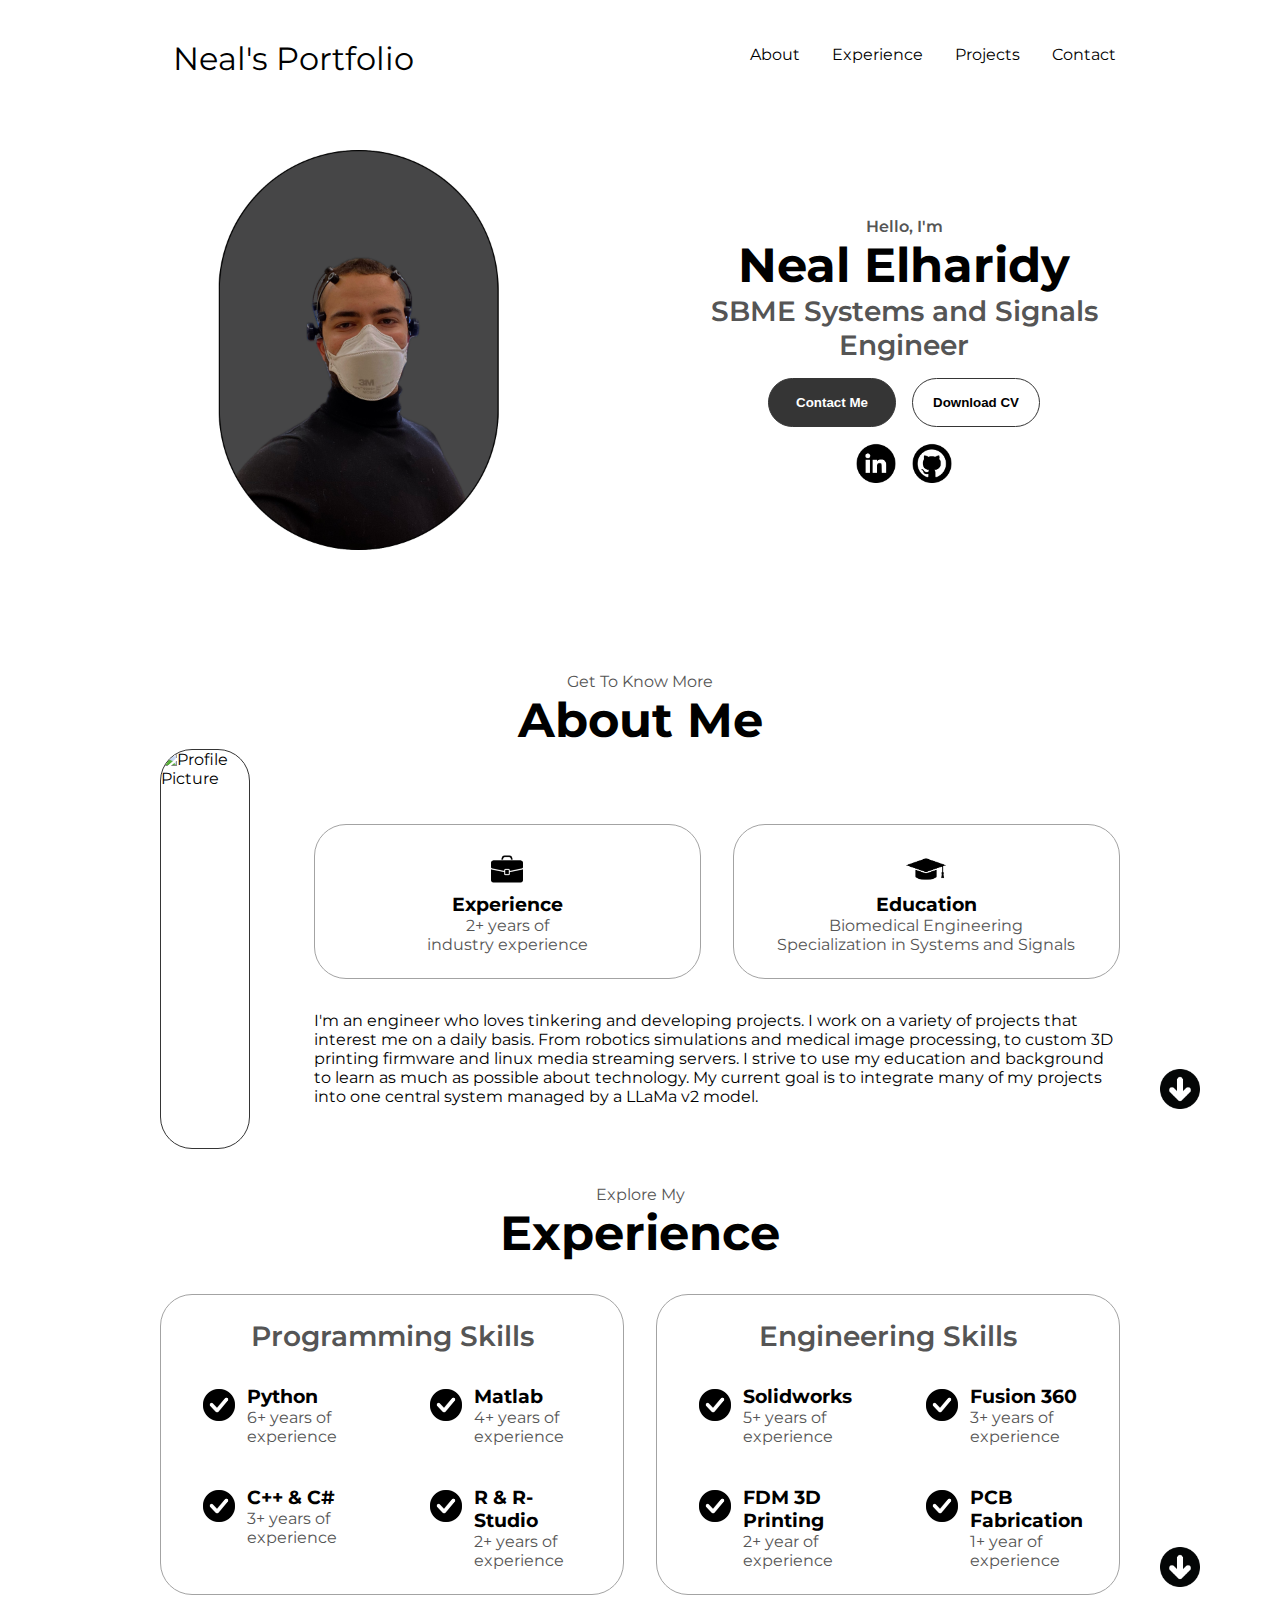
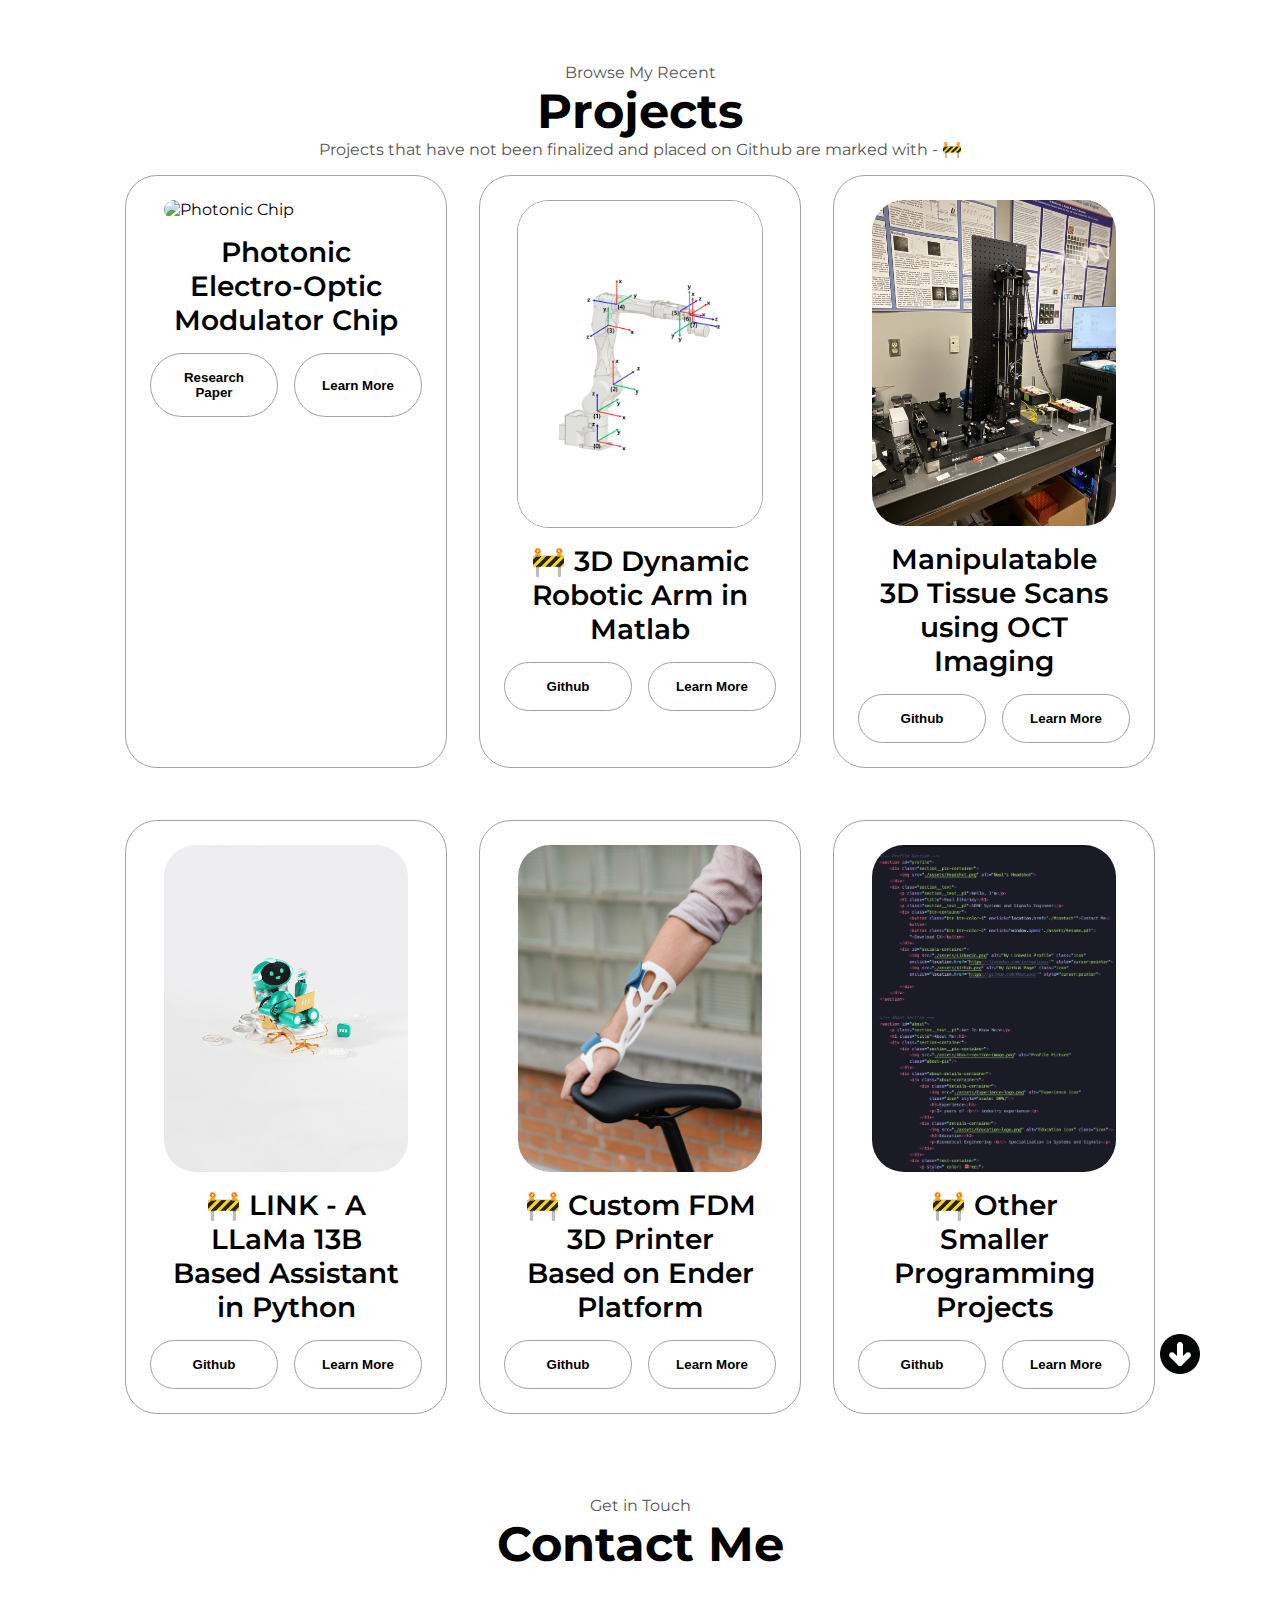
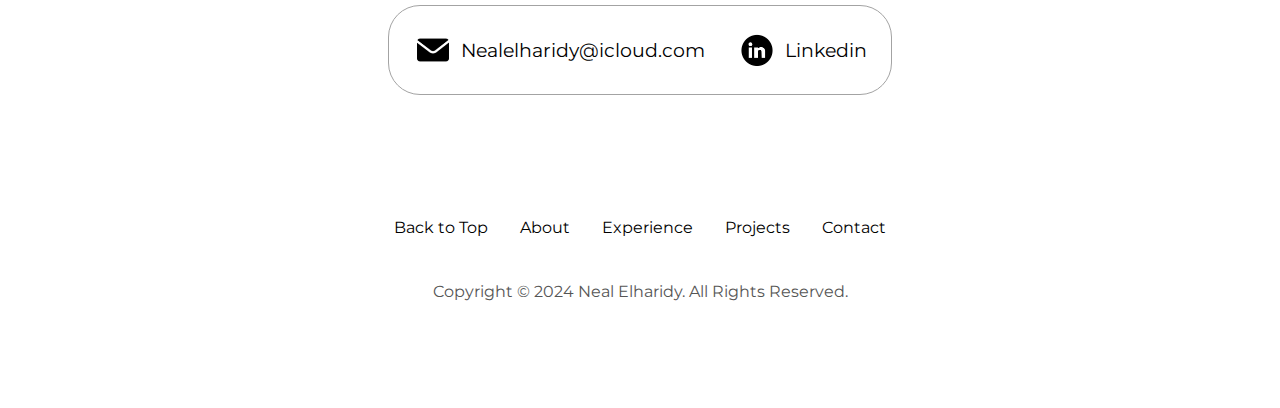
==== index.html @ 700954de "Edited main homepage to represent current site state" ====
<!DOCTYPE html>
<html lang="en">
<head>
    <meta charset="UTF-8">
    <meta name="viewport" content="width=device-width, initial-scale=1.0">
    <title>Neal Elharidy's Portfolio</title>
    <link rel="stylesheet" href="style.css">
    <link rel="stylesheet" href="mediaqueries.css">
</head>
<body>
    <!-- Desktop Navigation -->
    <nav id="desktop-nav">
        <div class="logo">Neal's Portfolio</div>
        <div>
            <ul class="nav-links">
                <li><a href="#about">About</a></li>
                <li><a href="#experience">Experience</a></li>
                <li><a href="#projects">Projects</a></li>
                <li><a href="#contact">Contact</a></li>
            </ul>
        </div>
    </nav>


    <!-- Mobile Navigation -->
    <nav id="hamburger-nav">
        <div class="logo">Neal's Portfolio</div>
        <div class="hamburger-menu">
            <div class="hamburger-icon" onclick="toggleMenu()">
            <span></span>
            <span></span>
            <span></span>
            </div>
            <div class="menu-links">
                <li><a href="#about" onclick="toggleMenu()">About</a></li>
                <li><a href="#experience" onclick="toggleMenu()">Experience</a></li>
                <li><a href="#projects" onclick="toggleMenu()">Projects</a></li>
                <li><a href="#contact" onclick="toggleMenu()">Contact</a></li>
            </div>
        </div>
    </nav>


    <!-- Profile Section -->
    <section id="profile">
        <div class="section__pic-container">
            <img src="./assets/Headshot.png" alt="Neal's Headshot">
        </div>
        <div class="section__text">
            <p class="section__text__p1">Hello, I'm</p>
            <h1 class="title">Neal Elharidy</h1>
            <p class="section__text__p2">SBME Systems and Signals Engineer</p>
            <div class="btn-container">
                <button class="btn btn-color-1" onclick="location.href='./#contact'">Contact Me</button>
                <button class="btn btn-color-2" onclick="window.open('./assets/Resume.pdf')">Download CV</button>
            </div>
            <div id="socials-container">
                <img src="./assets/Linkedin.png" alt="My Linkedin Profile" class="icon" onclick="location.href='https://linkedin.com/in/nealious'" style="cursor:pointer">
                <img src="./assets/Github.png" alt="My Github Page" class="icon" onclick="location.href='https://github.com/Nealious'" style="cursor:pointer">

            </div>
        </div>
    </section>


    <!-- About Section -->
    <section id="about">
        <p class="section__text__p1">Get To Know More</p>
        <h1 class="title">About Me</h1>
        <div class="section-container">
            <div class="section__pic-container">
                <img src="./assets/About-section-image.png" alt="Profile Picture" class="about-pic"/>
            </div>
            <div class="about-details-container">
                <div class="about-containers">
                    <div class="details-container">
                        <img src="./assets/Experience-logo.png" alt="Experience icon" class="icon" style="scale: 80%;"/>
                        <h3>Experience</h3>
                        <p>2+ years of <br/> industry experience</p>
                    </div>
                    <div class="details-container">
                        <img src="./assets/Education-logo.png" alt="Education icon" class="icon"/>
                        <h3>Education</h3>
                        <p>Biomedical Engineering <br/> Specialization in Systems and Signals</p>
                    </div>
                </div>
                <div class="text-container">
                    <p style=" color: black">
                        I'm an engineer who loves tinkering and developing projects. I work on a variety of projects that interest me on a daily basis. From robotics simulations and medical image processing, to custom 3D printing firmware and linux media streaming servers. I strive to use my education and background to learn as much as possible about technology. My current goal is to integrate many of my projects into one central system managed by a LLaMa v2 model.
                    </p>
                </div>
            </div>
        </div>
        <img src="./assets/Arrow-icon.png" alt="Arrow Icon" class="icon arrow" onclick="location.href='./#experience'"/>
    </section>


    <!-- Experience Section -->
    <section id="experience">
        <p class="section__text__p1">Explore My</p>
        <h1 class="title">Experience</h1>
        <div class="experience-details-container">
            <div class="about-containers">
                <div class="details-container">
                    <h2 class="experience-sub-title">Programming Skills</h2>
                    <div class="article-container">
                        <article>
                            <img src="./assets/Checkmark.png" alt="Checkmark Icon" class="icon" style="scale: 80%;"/>
                            <div>
                                <h3>Python</h3>
                                <p>6+ years of experience</p>
                            </div>
                        </article>

                        <article>
                            <img src="./assets/Checkmark.png" alt="Checkmark Icon" class="icon" style="scale: 80%;"/>
                            <div>
                                <h3>Matlab</h3>
                                <p>4+ years of experience</p>
                            </div>
                        </article>

                        <article>
                            <img src="./assets/Checkmark.png" alt="Checkmark Icon" class="icon" style="scale: 80%;"/>
                            <div>
                                <h3>C++ & C#</h3>
                                <p>3+ years of experience</p>
                            </div>
                        </article>

                        <article>
                            <img src="./assets/Checkmark.png" alt="Checkmark Icon" class="icon" style="scale: 80%;"/>
                            <div>
                                <h3>R & R-Studio</h3>
                                <p>2+ years of experience</p>
                            </div>
                        </article>
                    </div>
                </div>
                <div class="details-container">
                    <h2 class="experience-sub-title">Engineering Skills</h2>
                    <div class="article-container">
                        <article>
                            <img src="./assets/Checkmark.png" alt="Checkmark Icon" class="icon" style="scale: 80%;"/>
                            <div>
                                <h3>Solidworks</h3>
                                <p>5+ years of experience</p>
                            </div>
                        </article>

                        <article>
                            <img src="./assets/Checkmark.png" alt="Checkmark Icon" class="icon" style="scale: 80%;"/>
                            <div>
                                <h3>Fusion 360</h3>
                                <p>3+ years of experience</p>
                            </div>
                        </article>

                        <article>
                            <img src="./assets/Checkmark.png" alt="Checkmark Icon" class="icon" style="scale: 80%;"/>
                            <div>
                                <h3>FDM 3D Printing</h3>
                                <p>2+ year of experience </p>
                            </div>
                        </article>

                        <article>
                            <img src="./assets/Checkmark.png" alt="Checkmark Icon" class="icon" style="scale: 80%;"/>
                            <div>
                                <h3>PCB Fabrication</h3>
                                <p>1+ year of experience</p>
                            </div>
                        </article>
                    </div>
                </div>
            </div>
        </div>
        <img src="./assets/Arrow-icon.png" alt="Arrow Icon" class="icon arrow" onclick="location.href='./#projects'"/>
    </section>


    <!-- Projects Section -->
    <section id="projects">
        <p class="section__text__p1">Browse My Recent</p>
        <h1 class="title">Projects</h1>
        <div class="text-container">
            <p style=" text-align: center;">
                Projects that have not been finalized and placed on Github are marked with - 🚧
            </p>
        </div>
        <div class="experience-details-container" style="margin-top: 1rem;">
            <div class="details-container color-container">
                <div class="article-container">
                    <img src="./assets/photonics_chip.png" alt="Photonic Chip" class="project-img"/>
                </div>
                <h2 class="experience-sub-title project-title">Photonic Electro-Optic Modulator Chip</h2>
                <div class="btn-container">
                    <button class="btn btn-color-2 project-btn" onclick="location.href='./assets/photonic_chip_paper.pdf'">Research Paper</button>
                    <button class="btn btn-color-2 project-btn" onclick="location.href='./project_1.html'">Learn More</button>
                </div>
            </div>

            <div class="details-container color-container">
                <div class="article-container">
                    <img src="./assets/Robotic_Arm.PNG" alt="3D Printed Cast" class="project-img" style="border-style:solid; border-width: 0.1rem; border-color: rgb(163, 163, 163);"/>
                </div>
                <h2 class="experience-sub-title project-title">🚧 3D Dynamic Robotic Arm in Matlab</h2>
                <div class="btn-container">
                    <button class="btn btn-color-2 project-btn" onclick="location.href='https://github.com/Nealious/Manipulator_Sim.git'">Github</button>
                    <button class="btn btn-color-2 project-btn" onclick="location.href='./project_2.html'">Learn More</button>
                </div>
            </div>

            <div class="details-container color-container">
                <div class="article-container">
                    <img src="./assets/OCT_Device.png" alt="Matlab Robotic Arm" class="project-img" />
                </div>
                <h2 class="experience-sub-title project-title">Manipulatable 3D Tissue Scans using OCT Imaging</h2>
                <div class="btn-container">
                    <button class="btn btn-color-2 project-btn" onclick="location.href='https://github.com/Nealious'">Github</button>
                    <button class="btn btn-color-2 project-btn" onclick="location.href='./project_3.html'">Learn More</button>
                </div>
            </div>
        </div>
    </section>


    <!-- 2nd Projects Section -->
    <section id="projects">
        
        <div class="experience-details-container" style="margin-top: 1rem;">
            <div class="details-container color-container">
                <div class="article-container">
                    <img src="./assets/LINK_Cover.jpeg" alt="Photonic Chip" class="project-img"/>
                </div>
                <h2 class="experience-sub-title project-title">🚧 LINK - A LLaMa 13B Based Assistant in Python</h2>
                <div class="btn-container">
                    <button class="btn btn-color-2 project-btn" onclick="location.href='https://github.com/Nealious/LINK-V3.git'">Github</button>
                    <button class="btn btn-color-2 project-btn" onclick="location.href='./project_4.html'">Learn More</button>
                </div>
            </div>

            <div class="details-container color-container">
                <div class="article-container">
                    <img src="./assets/3d_printing_cast.jpg" alt="3D Printed Cast" class="project-img"/>
                </div>
                <h2 class="experience-sub-title project-title">🚧 Custom FDM 3D Printer Based on Ender Platform</h2>
                <div class="btn-container">
                    <button class="btn btn-color-2 project-btn" onclick="location.href='https://github.com/Nealious/MriSoc-Queen-Edition.git'">Github</button>
                    <button class="btn btn-color-2 project-btn" onclick="location.href='./project_5.html'">Learn More</button>
                </div>
            </div>

            <div class="details-container color-container">
                <div class="article-container">
                    <img src="./assets/coding-project.jpeg" alt="Programing Projects" class="project-img"/>
                </div>
                <h2 class="experience-sub-title project-title">🚧 Other Smaller Programming Projects</h2>
                <div class="btn-container">
                    <button class="btn btn-color-2 project-btn" onclick="location.href='https://github.com/Nealious'">Github</button>
                    <button class="btn btn-color-2 project-btn" onclick="location.href='./project_6.html'">Learn More</button>
                </div>
            </div>
        </div>
        <img src="./assets/Arrow-icon.png" alt="Arrow Icon" class="icon arrow" onclick="location.href='./#contact'"/>
    </section>


    <!-- Contact Section -->
    <section id="contact">
        <p class="section__text__p1">Get in Touch</p>
        <h1 class="title">Contact Me</h1>
        <div class="contact-info-upper-container">
            <div class="contact-info-container">
                <img src="./assets/Email-icon.png" alt="Email Icon" class="icon contact-icon" style="scale: 80%;"/>
                <p><a href="mailto:nealelharidy@icloud.com">Nealelharidy@icloud.com</a></p>
            </div>
            <div class="contact-info-container">
                <img src="./assets/Linkedin.png" alt="Linkedin Icon" class="icon contact-icon" style="scale: 80%;"/>
                <p><a href="https://www.linkedin.com/in/nealious">Linkedin</a></p>
            </div>
        </div>
    </section>


    <!-- Footer Section -->
    <footer>
        <nav>
            <div class="nav-links-container">
                <ul class="nav-links">
                    <li><a href="#top">Back to Top</a></li>
                    <li><a href="#about">About</a></li>
                    <li><a href="#experience">Experience</a></li>
                    <li><a href="#projects">Projects</a></li>
                    <li><a href="#contact">Contact</a></li>
                </ul>
            </div>
        </nav>
        <p>Copyright &#169; 2024 Neal Elharidy. All Rights Reserved. </p>
    </footer>


    <script src="script.js"></script>
</body>
</html>
---- style.css ----
/* Neal Elharidy - General styling for the site. */

/* Importing fonts from google's api. */
@import url('https://fonts.googleapis.com/css2?family=Montserrat&display=swap');

/* Setting site wide margin and padding. */
* {margin: 0;padding: 0;}

/* Setting font. */
body{font-family: 'Montserrat', sans-serif;}

/* Setting smooth scrolling. */
html {scroll-behavior: smooth;}

/* Setting paragraph colours. */
p {color: rgb(85,85,85);}

/* Setting up transitions. */
a, .btn {transition: all 300ms ease;}


/* --------------------------- */
/* Styling desktop navigation. */
nav{
    display: flex;
    justify-content: space-around;
    align-items: center;
    height: 12vh;
}

.nav-links{
    list-style: none;
    display: flex;
    gap: 2rem;
    font-size: 1rem;
    align-items: center;
}

a {
    color:black;
    text-decoration: none;
}

a:hover {
color: gray;
text-decoration: underline;
text-underline-offset: 0.5rem;
text-decoration-color: gray;
}

.logo{
font-size: 2rem;
padding-left: 1vh;
padding-right: 1vh;
padding-top: 1vh;
}

.logo:hover{cursor: default;}

/* -------------------------- */
/* Styling mobile navigation. */
#hamburger-nav{display: none;}

.hamburger-menu {
    position: relative;
    display: inline-block;
}

.hamburger-icon {
    display: flex;
    flex-direction: column;
    justify-content: space-between;
    height:24px;
    width: 30px;
    cursor: pointer;
}

.hamburger-icon span{
    width: 100%;
    height: 2px;
    background-color: black;
    transition: all 0.3s ease-in-out;
}

.menu-links {
    position: absolute;
    top: 125%;
    right: 0%;
    background-color: white;
    width: fit-content;
    max-height: 0%;
    overflow: hidden;
    transition: all 0.3s ease-in-out;
    z-index: 10;
}

.menu-links a{
    display: block;
    padding: 10px;
    text-align: center;
    font-size: 1.5rem;
    color: black;
    text-decoration: none;
    transition: all 0.3s ease-in-out;
}

.menu-links li{list-style: none;}
.menu-links.open{max-height: 300px; border-radius: 2rem;}

/* Hamburger icon animation */
.hamburger-icon.open span:first-child{transform: rotate(45deg) translate(10px,5px);}
.hamburger-icon.open span:nth-child(2){opacity: 0; transition: 0.15s ease-in-out;}
.hamburger-icon.open span:last-child{transform: rotate(-45deg) translate(10px,-5px);}

.hamburger-icon span:first-child{
    opacity: 1;
    transform: none;
    transform: none;
}

/* ---------------- */
/* Sections styling */

section{
    padding-top: 4vh;
    height: 70vh;
    margin: 0 10rem;
    box-sizing: border-box;
    min-height: fit-content;
}

.section-container{
    display: flex;
    gap: 4rem;
    height: auto;
}


/* Profile section styling. */
#profile {display: flex;
justify-content: center;
gap: 10vw;
height: 80vh;
}

.section__pic-container {
    display: flex;
    height: 400px;
    width: 400px;
    margin: auto 0;
}

/* Text sections styling */
.section__text{align-self: center; text-align: center;}
.section__text p{font-weight: 600;}
.section__text__p1{text-align: center;}
.section__text__p2{font-size: 1.75rem;margin-bottom: 1rem;}
.title{font-size: 3rem; text-align: center;}

/* Socials styling */
#socials-container{
    display: flex;
    justify-content: center;
    margin-top: 1rem;
    gap: 1rem;
}

.icon {cursor: default; height: 2.5rem;}

/* Buttons Styling */

.btn-container{
    display: flex;
    justify-content: center;
    gap: 1rem;
}

.btn{
    font-weight: 600;
    transition: all 300ms ease;
    padding: 1rem;
    width: 8rem;
    border-radius: 2rem;
}

/* Contact me btn styling */
.btn-color-1{
    border: rgb(53,53,53) 0.1rem solid;
    background: rgb(53, 53, 53);
    color: white;
}
.btn-color-1:hover{
    cursor: pointer;
    background: black;
}

/* Resume btn styling */
.btn-color-2{
    border: rgb(53,53,53) 0.1rem solid;
    background: none;
}

.btn-color-2:hover{
    cursor: pointer;
    border: white 0.1rem solid;
    background: rgb(53, 53, 53);
    color: white;
}


/* About Section Styling */

#about {
    position: relative;
    height: fit-content;
}

.about-containers{
    display: flex;
    gap: 2rem;
    margin-bottom: 2rem;
    margin-top: 2rem;
}

.about-details-container{
    display: flex;
    justify-content: center;
    flex-direction: column;
}

.about-pic {
    border-radius: 2rem;
    border: rgb(53, 53, 53) 0.1rem solid ;
}

.arrow{
    position: absolute;
    right: -5rem;
    bottom: 2.5rem;
    cursor: pointer;
}

.details-container {
    padding: 1.5rem;
    flex: 1;
    background: white;
    border-radius: 2rem;
    border: rgb(53, 53, 53) 0.1rem solid;
    border-color: rgb(163, 163, 163);
    text-align: center;
}


/* Experience Section Styling */

#experience {
    position: relative;
    height: fit-content;
}

.experience-sub-title {
    color: rgb(85,85,85);
    font-weight: 600;
    font-size: 1.75rem;
    margin-bottom: 2rem;
}

.experience-details-container {
    display: flex;
    justify-content: center;
    flex-direction: row;
    gap: 2rem;
}

.article-container {
    display: flex;
    text-align: initial;
    flex-wrap: wrap;
    flex-direction: row;
    gap: 2.5rem;
    justify-content: space-around;
}

article {
    display: flex;
    width: 10rem;
    justify-content: space-around;
    gap: 0.5rem;
}

article.icon{cursor: default;}


/* Projects Section */

#projects {
    position: relative;
    height: fit-content;
}

.color-container {
    border-color: rgb(163, 163, 163);
    background: white;
}

.project-img{
    border-radius: 2rem;
    width: 90%;
    height: 90%;
}

.project-title {
    margin: 1rem;
    color: black;
}

.project-btn {
    color: black;
    border-color: rgb(163, 163, 163);
}


/* Contact Section Styling */
#contact {
    display: flex;
    justify-content: center;
    flex-direction: column;
    height: 40vh;
}

.contact-info-upper-container {
    display: flex;
    justify-content: center;
    border: rgb(53, 53, 53) 0.1rem solid;
    border-radius: 2rem;
    border-color: rgb(163, 163, 163);
    background: white;
    margin: 2rem auto;
    padding: 0.5rem;
}

.contact-info-container {
    display: flex;
    align-items: center;
    justify-content: center;
    gap: 0.5rem;
    margin: 1rem;
}

.contact-info-container p{font-size: larger;}
.contact-icon {cursor: default;}


/* Footer Styling */
footer {
    height: 26vh;
    margin: 0 1rem;
}

footer p{
    text-align: center;
}
---- mediaqueries.css ----
/* Navigation selection */


@media screen and (max-width:1400px)
{
    #profile {
        height: 35vw;
        margin-bottom: 5rem;
    }

    .about-container {flex-wrap: wrap;}

}

@media screen and (max-width:1200px)
{
    #desktop-nav {display:none;}
    #hamburger-nav {display: flex;}
    #experience, .experience-details-container {margin-top: 2rem; flex-direction: column; }
    #profile, .section-container{display: initial;}
    .arrow{display: none;}
    section, .section-container{height: fit-content;}
    section{margin: 0 5%}
    .section__pic-container{
        width: 275px;
        height: 275px;
        margin: 0 auto 2rem;
        justify-content: center;
    }
    .about-container{margin-top: 0;}
    #projects  .experience-details-container { padding-inline: 20vw; flex-direction: auto;}
    

}

@media screen and (max-width:600px){
    #contact,footer{height: 40vh;}
    #profile{height: 65vh; margin-bottom: 0;}
    article{font-size: 1rem;}
    footer nav{height: fit-content; margin-bottom: 2rem;}
    .about-containers, .contact-info-upper-container, .btn-container{flex-wrap: wrap;}
    #projects  .experience-details-container {padding: 0;}
    .contact-info-container{margin:0;}
    .contact-info-container p, .nav-links li a{font-size: 1rem;}
    .experience-sub-title{font-size: 1.25rem;}
    .logo{font-size: 1.5rem;}
    .nav-links{flex-direction: column; gap: 0.5rem; text-align: center;}
    .section__pic-container{width: auto; height: 46vw; justify-content: center;}
    .section__text__p2{font-size: 1.25rem;}
    .title{font-size: 2rem;}
    .text-container{text-align: justify;}

}
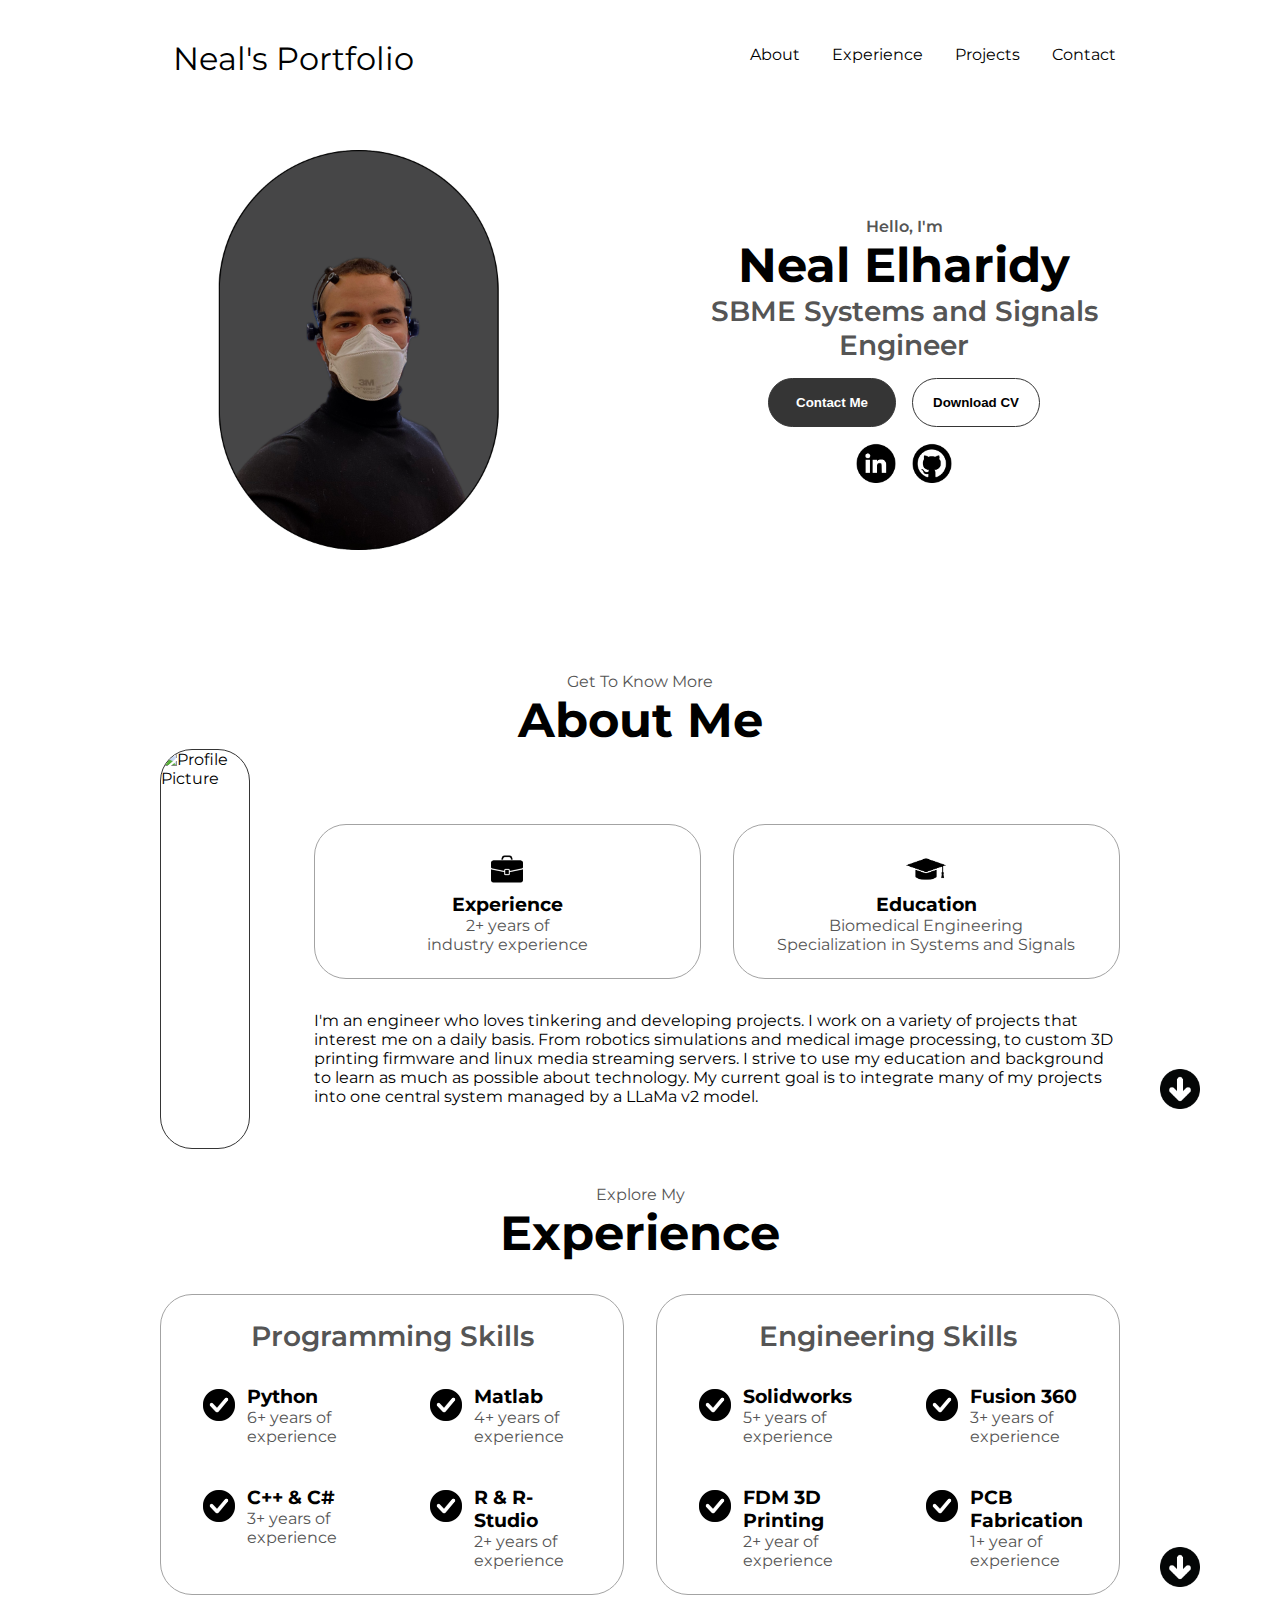
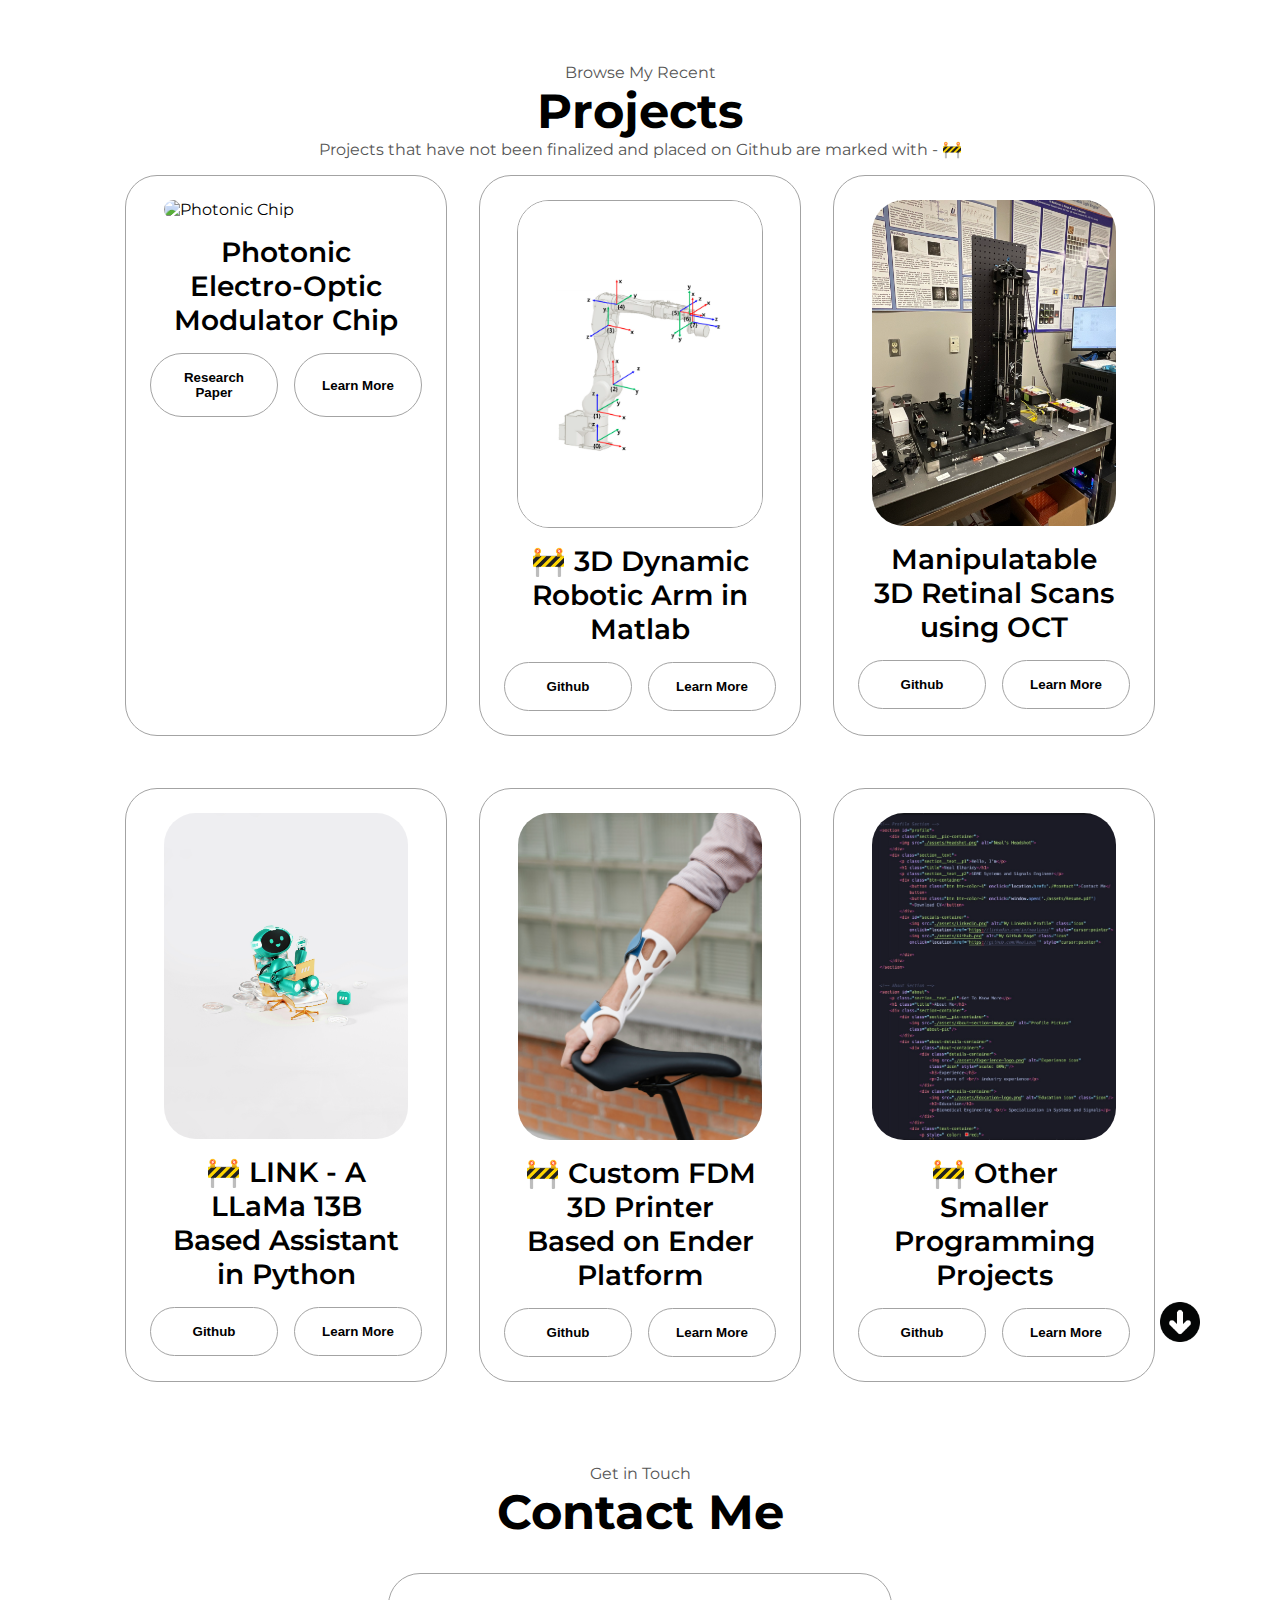
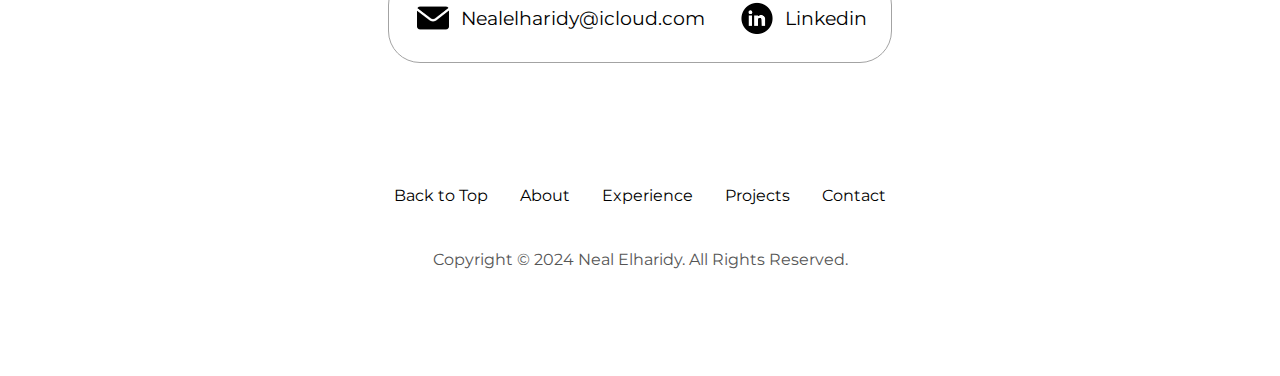
==== commit ed9671e3: "Update index.html" ====
--- a/index.html
+++ b/index.html
@@ -215,7 +215,7 @@
                 <div class="article-container">
                     <img src="./assets/OCT_Device.png" alt="Matlab Robotic Arm" class="project-img" />
                 </div>
-                <h2 class="experience-sub-title project-title">Manipulatable 3D Tissue Scans using OCT Imaging</h2>
+                <h2 class="experience-sub-title project-title">Manipulatable 3D Retinal Scans using OCT</h2>
                 <div class="btn-container">
                     <button class="btn btn-color-2 project-btn" onclick="location.href='https://github.com/Nealious'">Github</button>
                     <button class="btn btn-color-2 project-btn" onclick="location.href='./project_3.html'">Learn More</button>
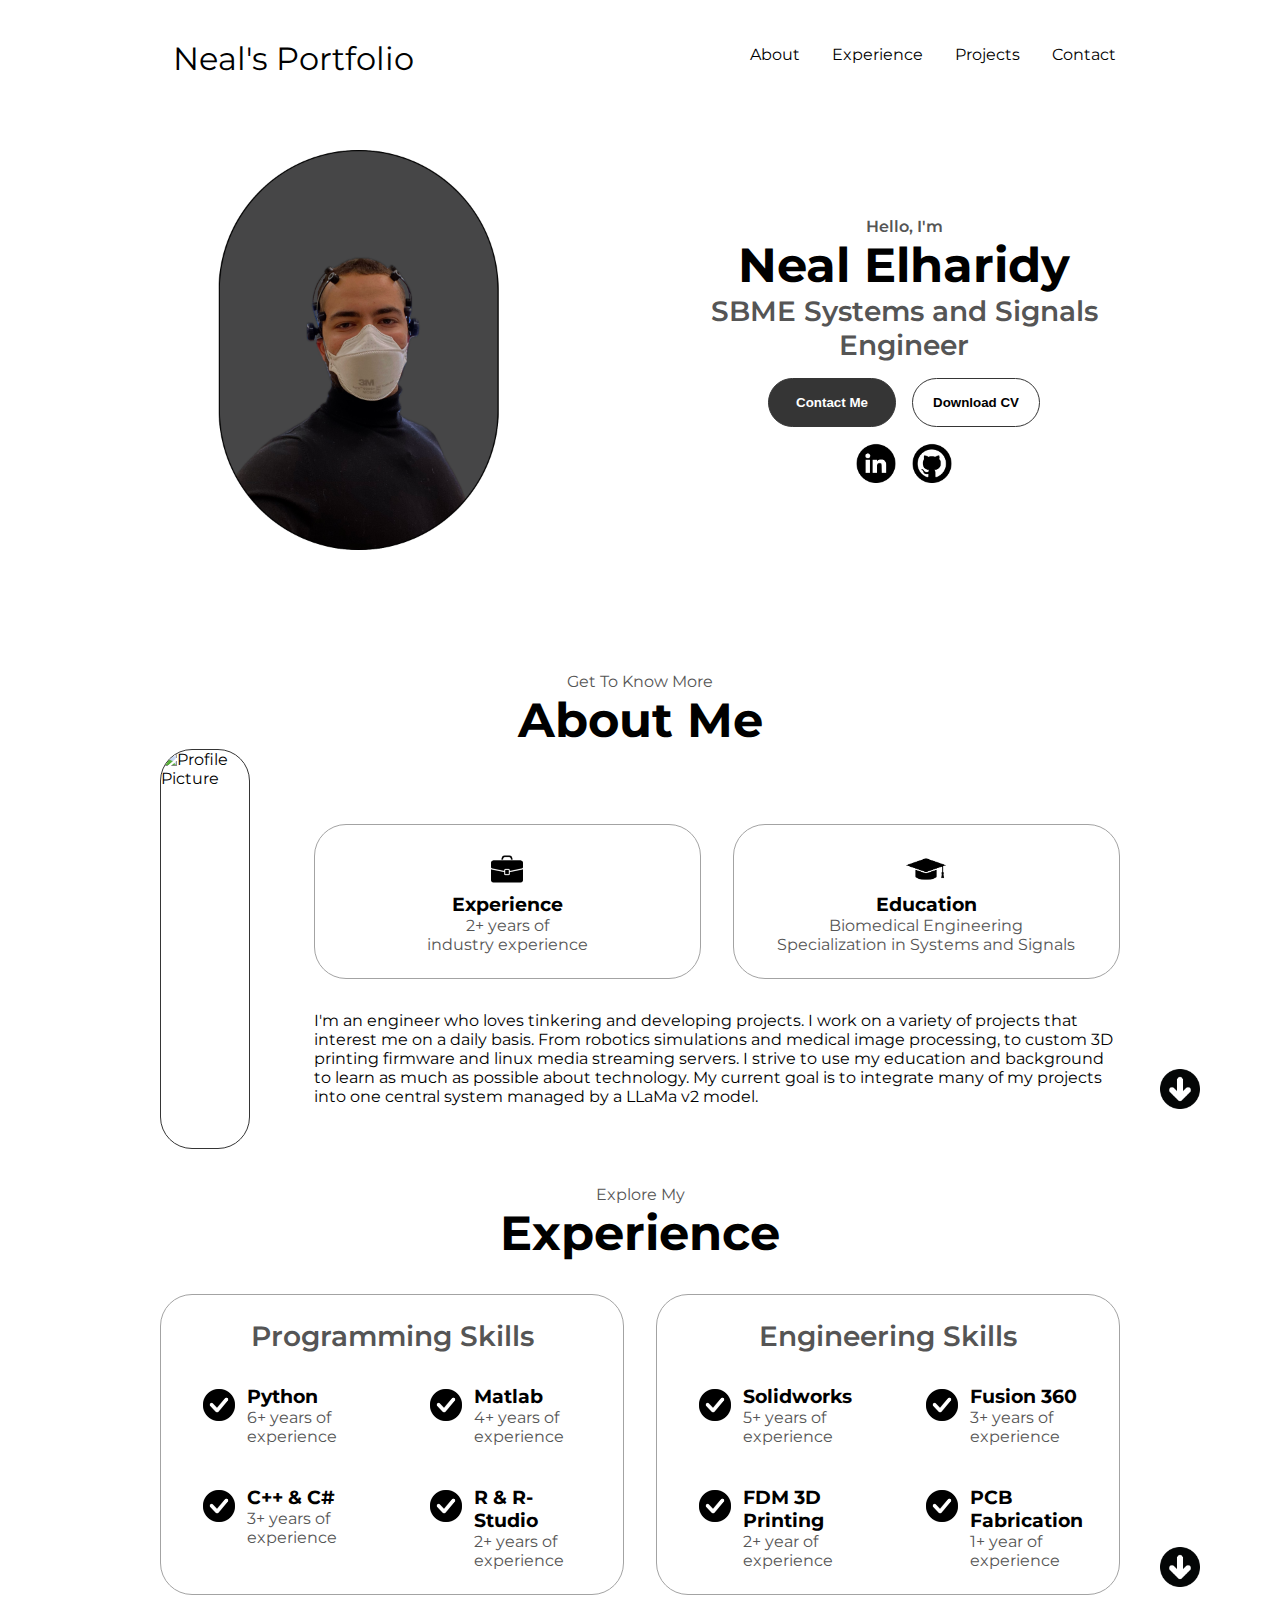
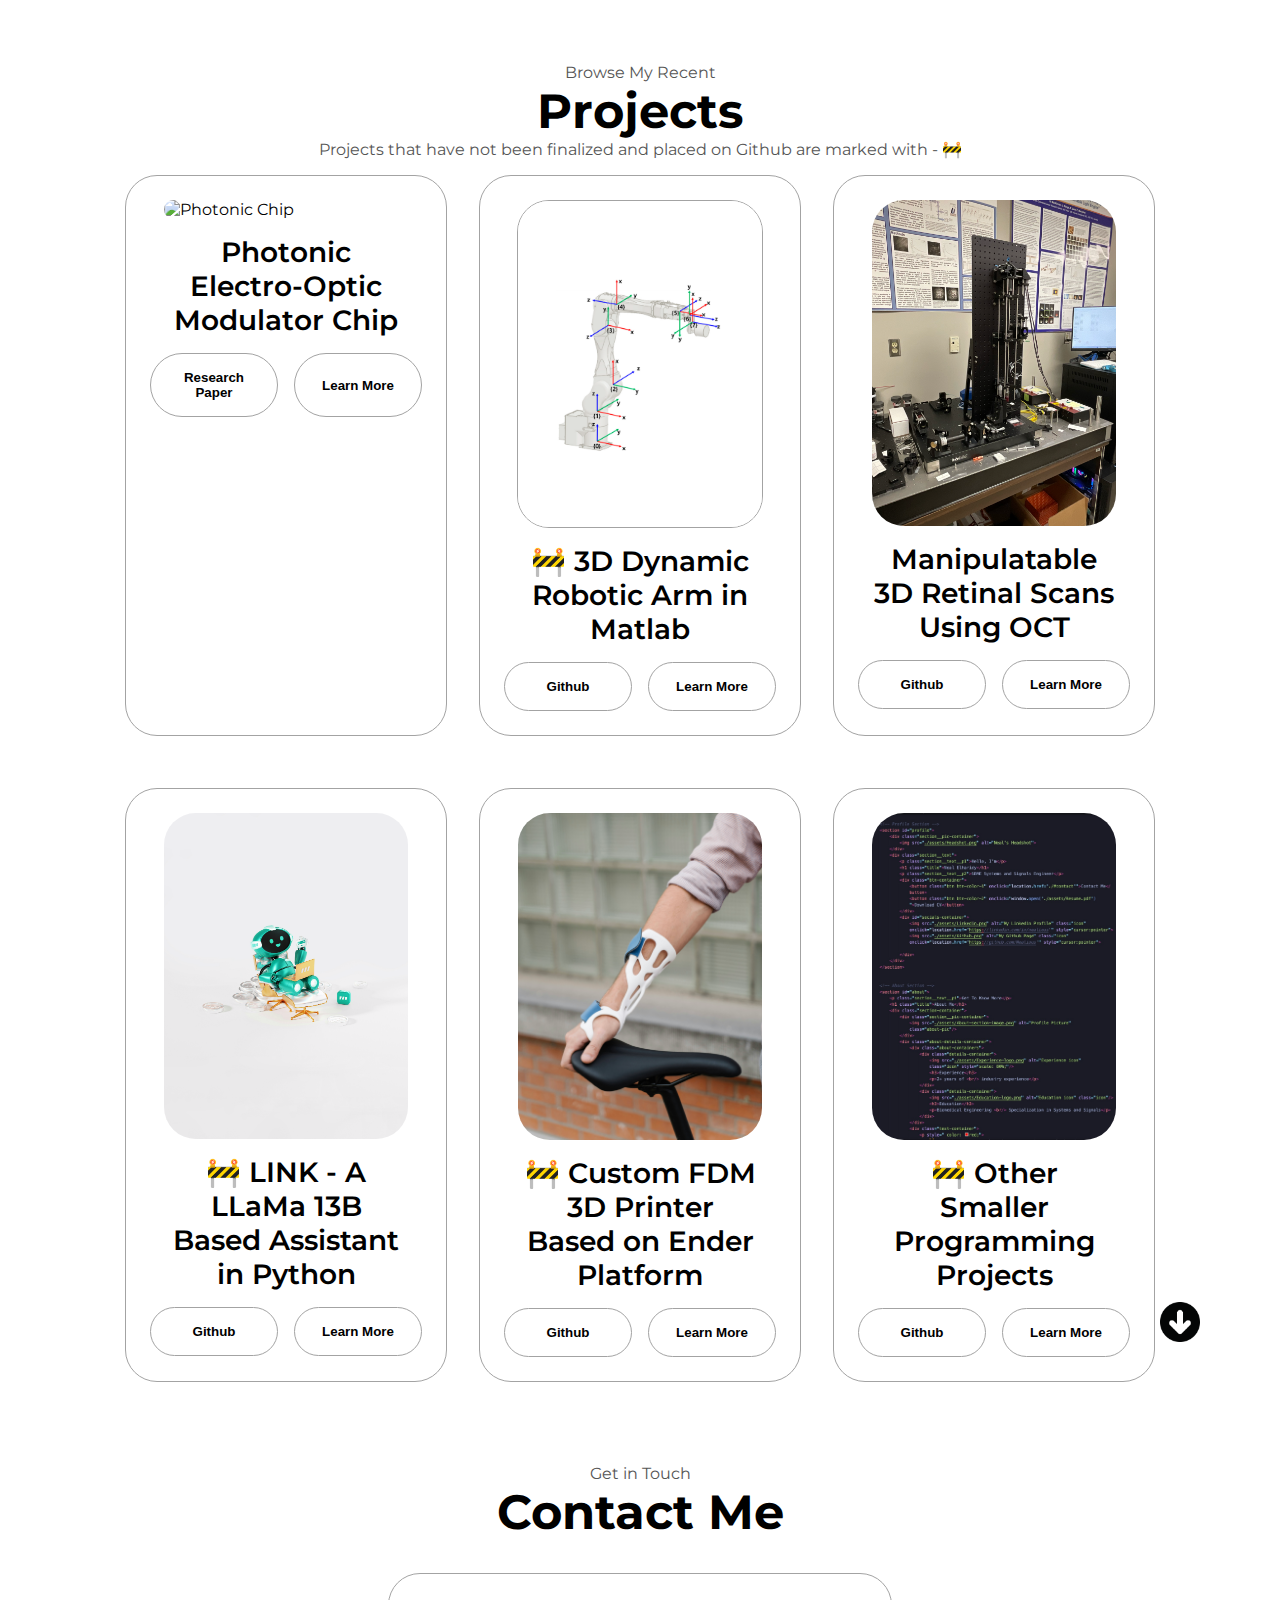
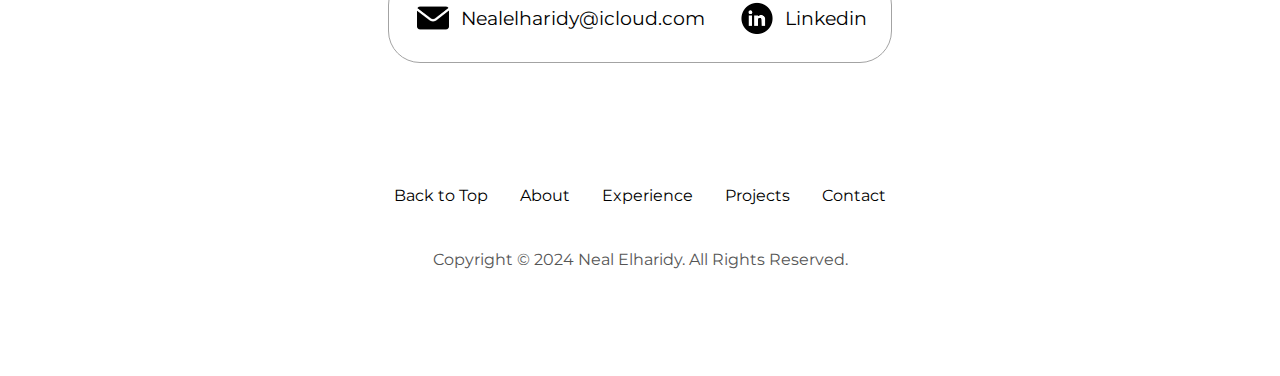
==== commit 6469c805: "Update index.html" ====
--- a/index.html
+++ b/index.html
@@ -215,7 +215,7 @@
                 <div class="article-container">
                     <img src="./assets/OCT_Device.png" alt="Matlab Robotic Arm" class="project-img" />
                 </div>
-                <h2 class="experience-sub-title project-title">Manipulatable 3D Retinal Scans using OCT</h2>
+                <h2 class="experience-sub-title project-title">Manipulatable 3D Retinal Scans Using OCT</h2>
                 <div class="btn-container">
                     <button class="btn btn-color-2 project-btn" onclick="location.href='https://github.com/Nealious'">Github</button>
                     <button class="btn btn-color-2 project-btn" onclick="location.href='./project_3.html'">Learn More</button>
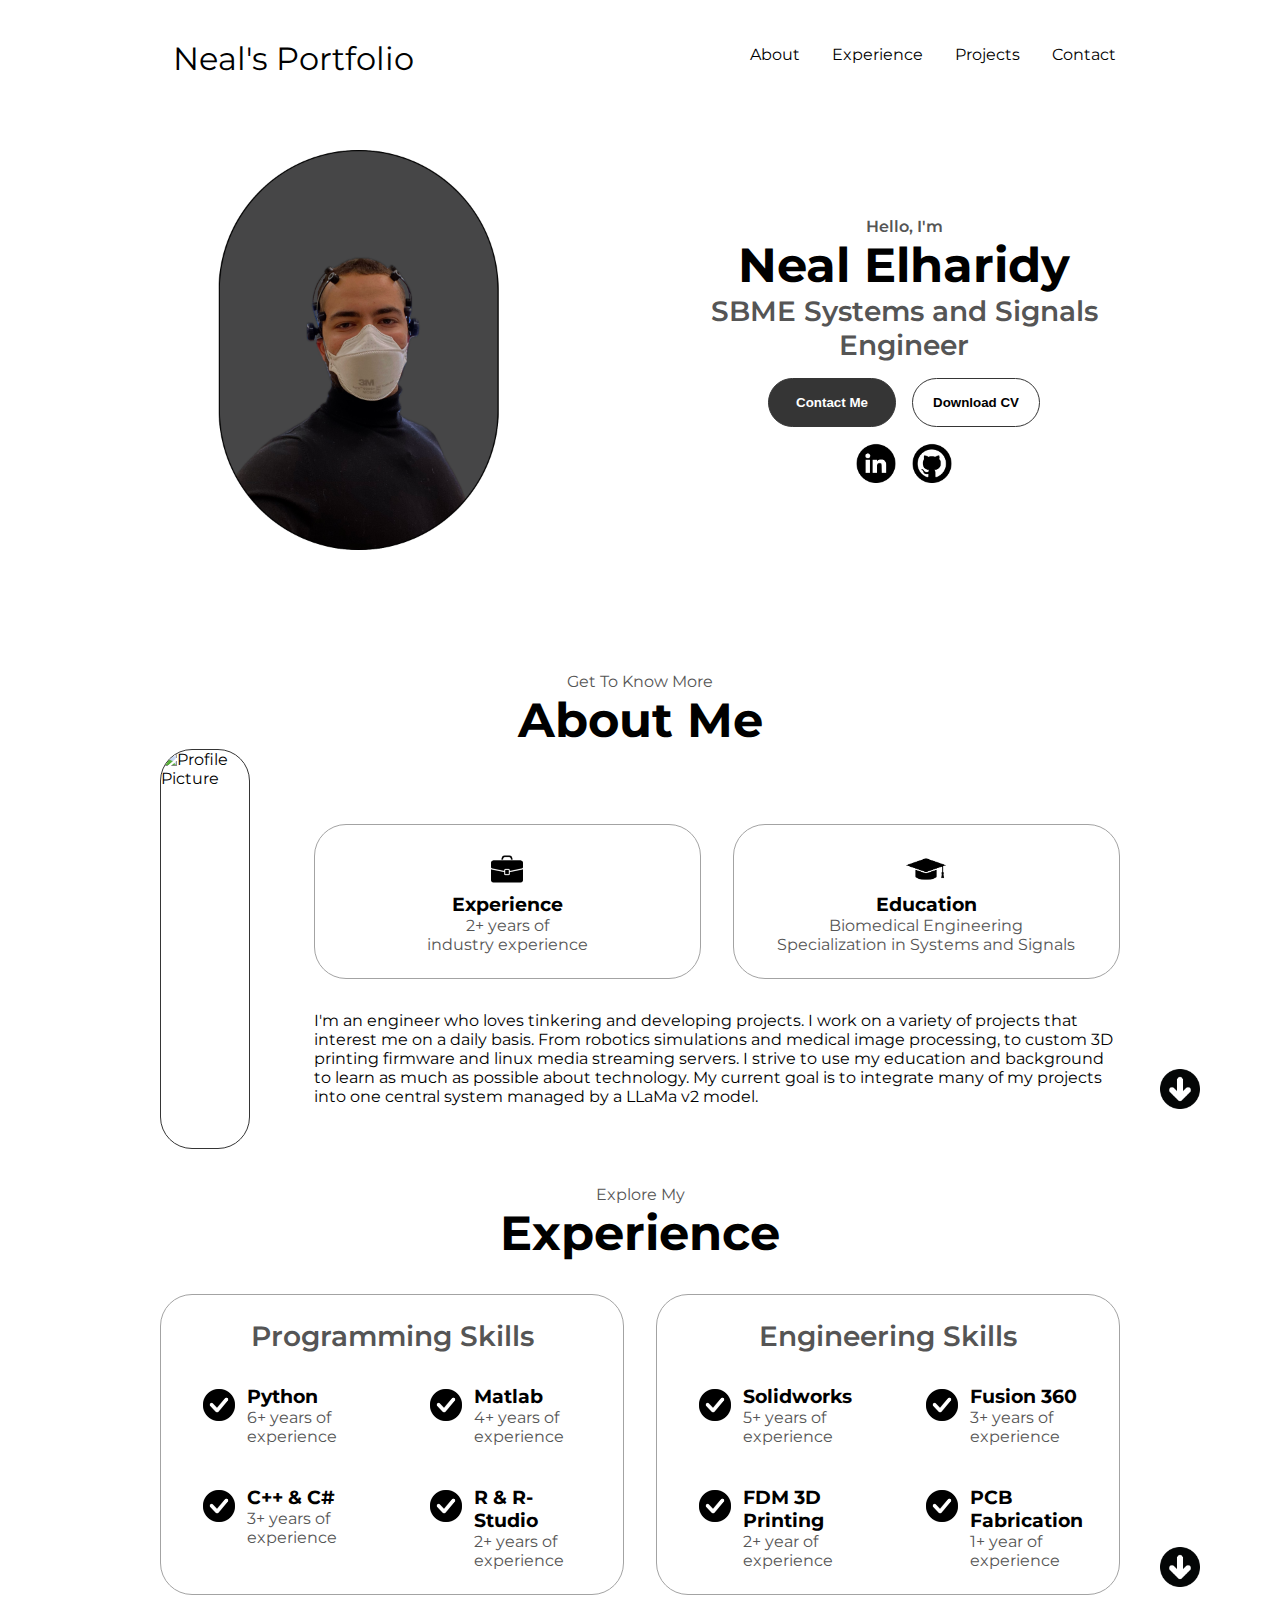
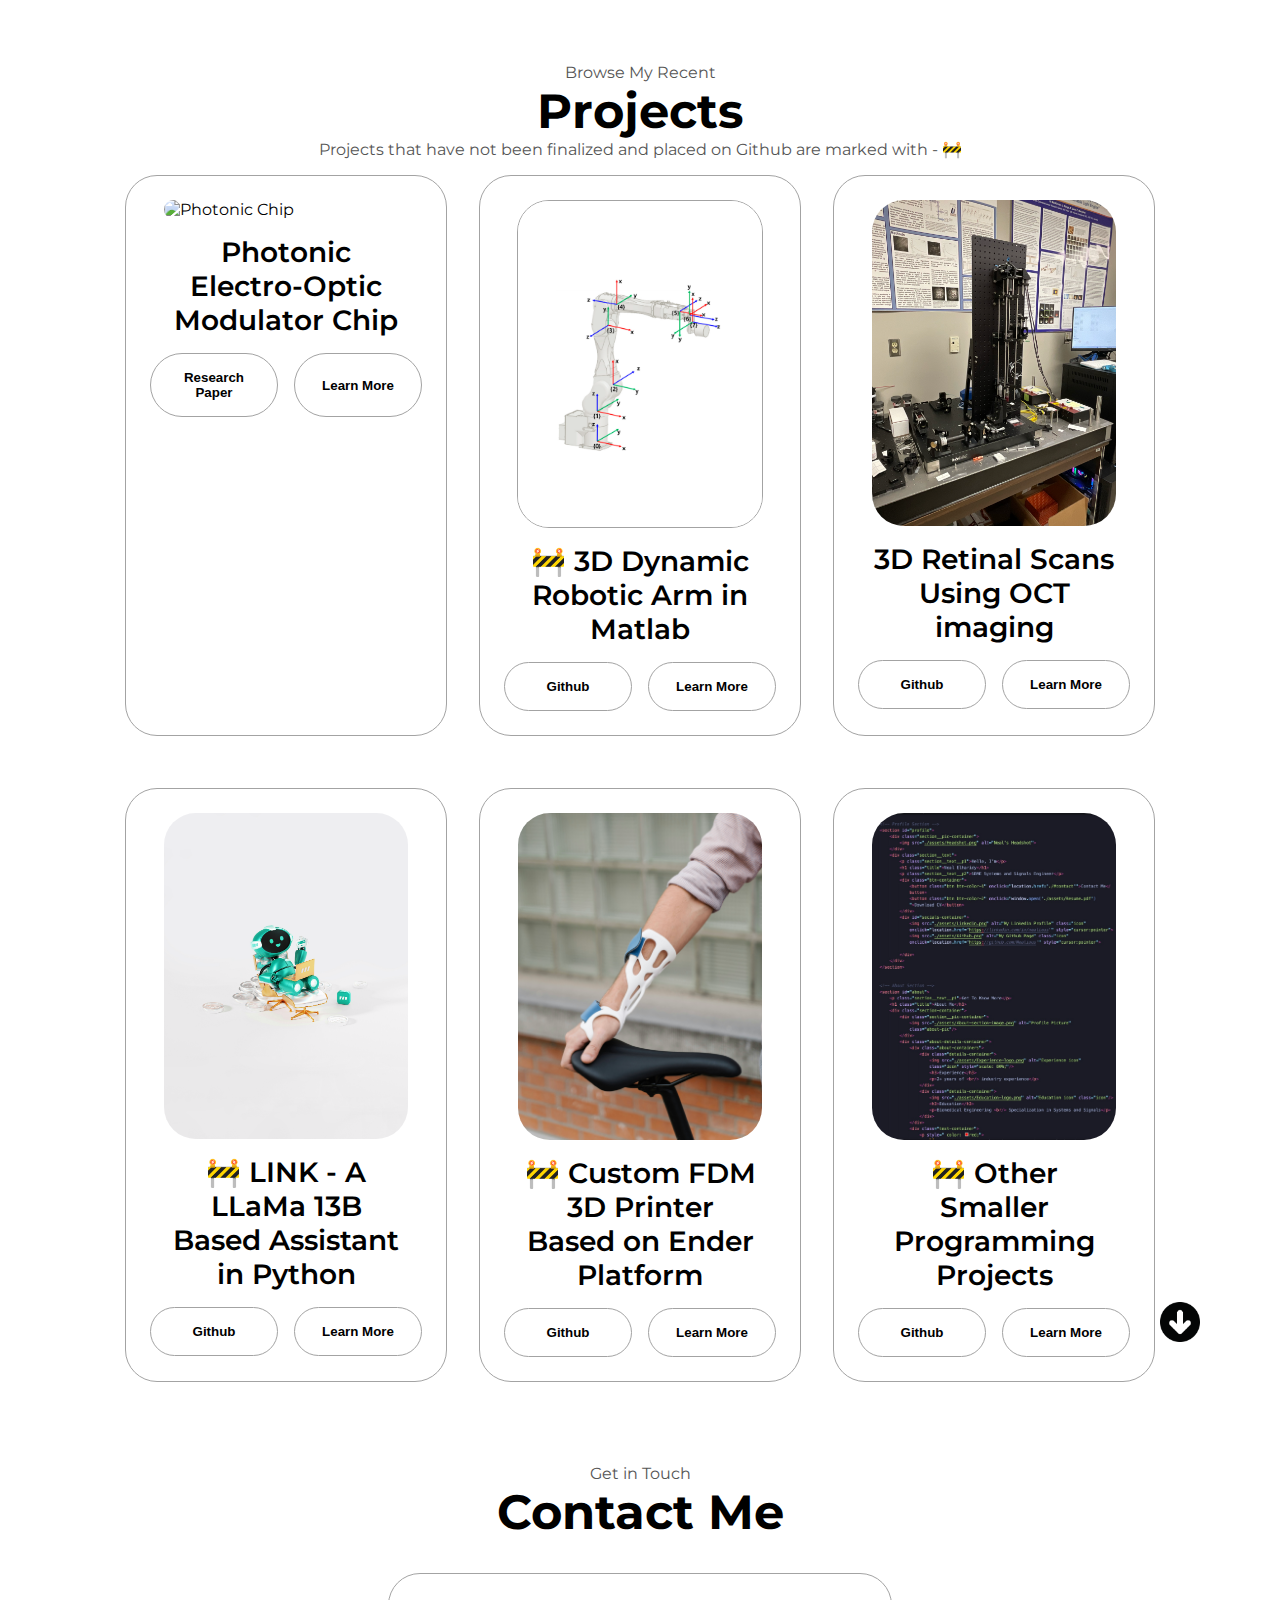
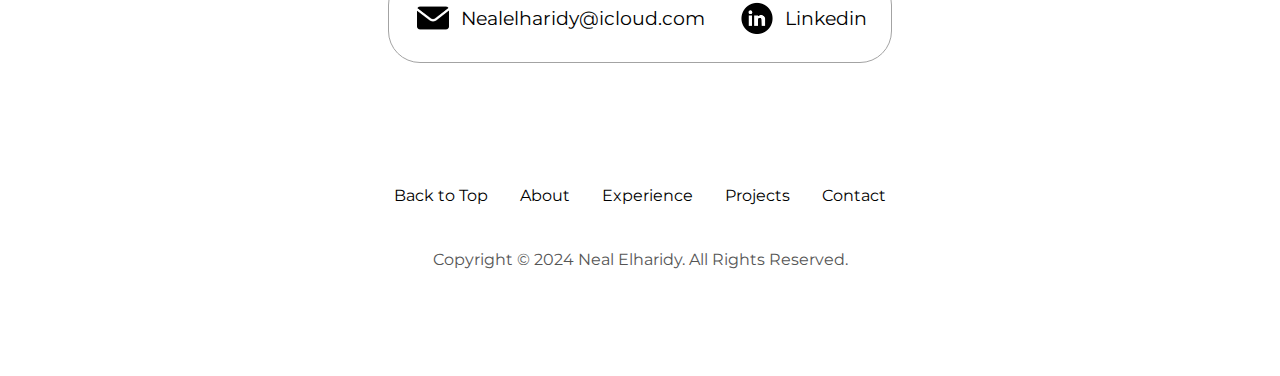
==== commit e32ecf47: "Update index.html" ====
--- a/index.html
+++ b/index.html
@@ -215,7 +215,7 @@
                 <div class="article-container">
                     <img src="./assets/OCT_Device.png" alt="Matlab Robotic Arm" class="project-img" />
                 </div>
-                <h2 class="experience-sub-title project-title">Manipulatable 3D Retinal Scans Using OCT</h2>
+                <h2 class="experience-sub-title project-title">3D Retinal Scans Using OCT imaging</h2>
                 <div class="btn-container">
                     <button class="btn btn-color-2 project-btn" onclick="location.href='https://github.com/Nealious'">Github</button>
                     <button class="btn btn-color-2 project-btn" onclick="location.href='./project_3.html'">Learn More</button>
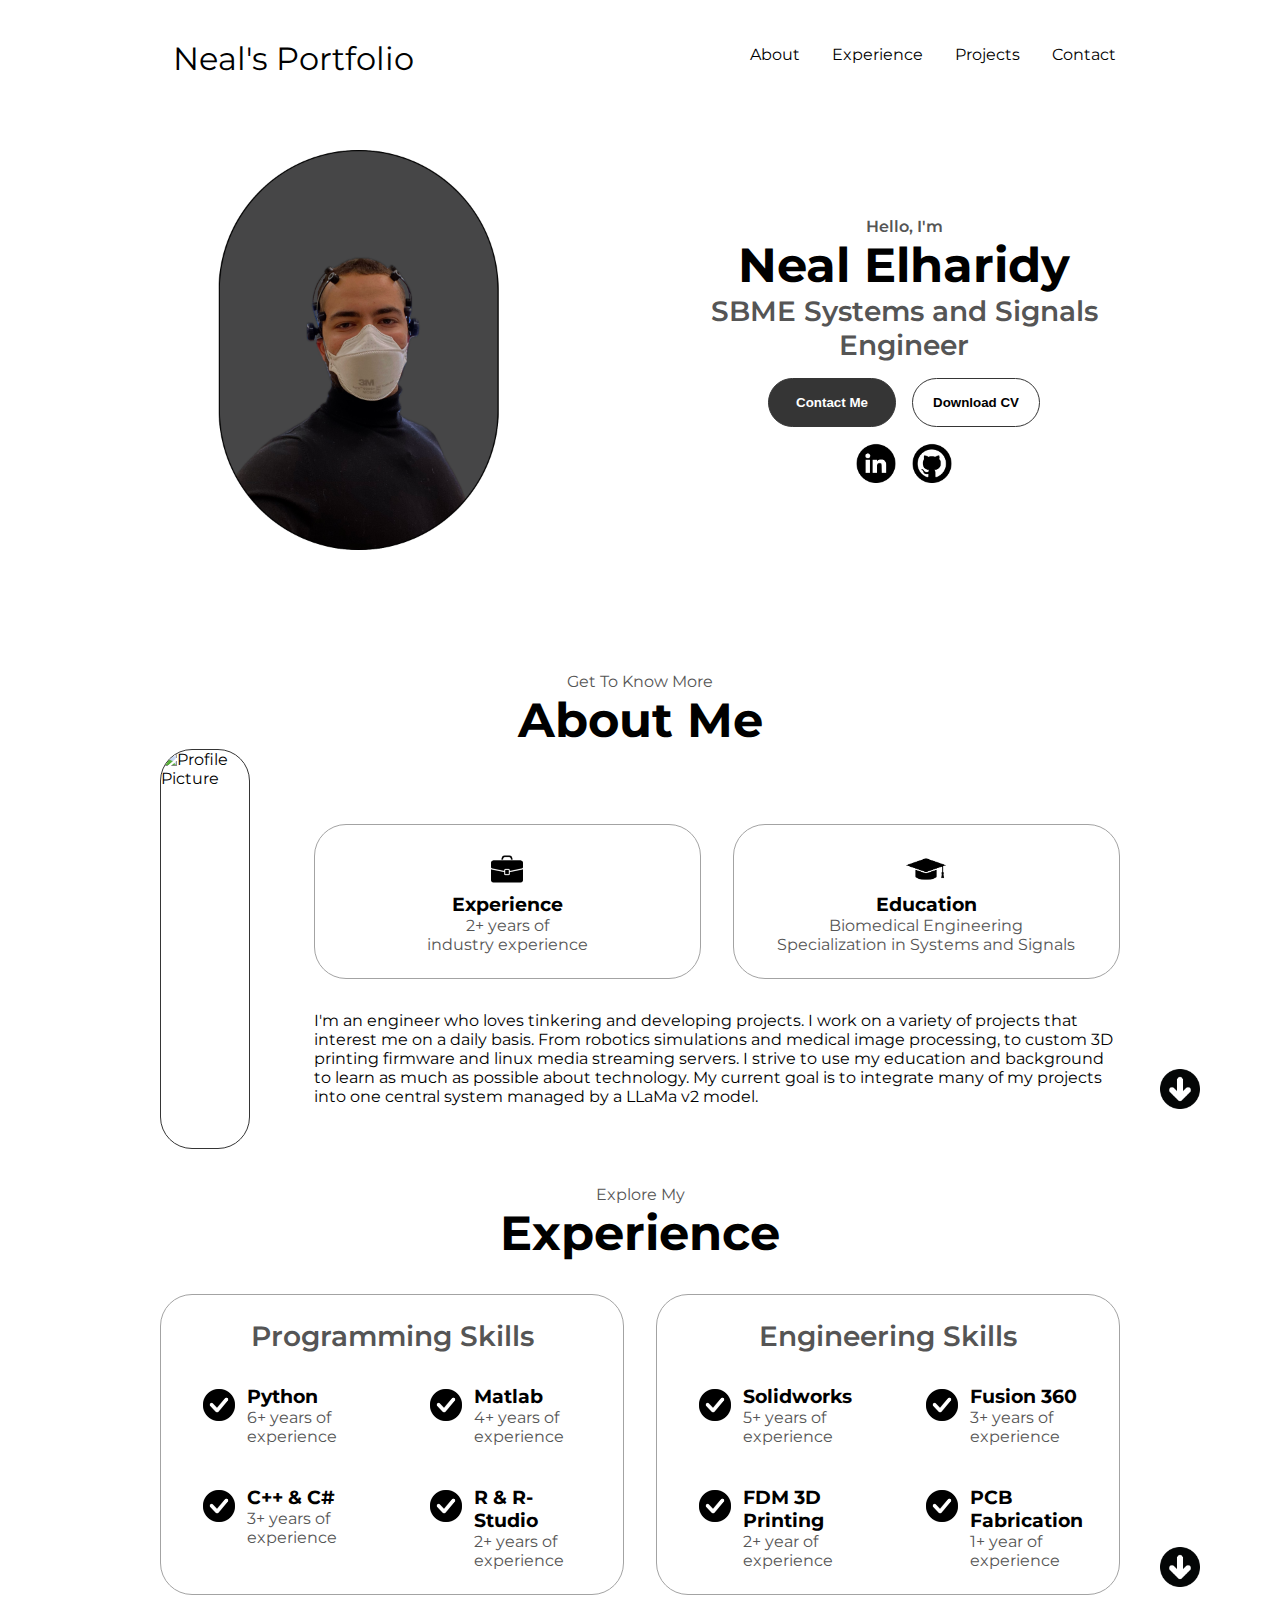
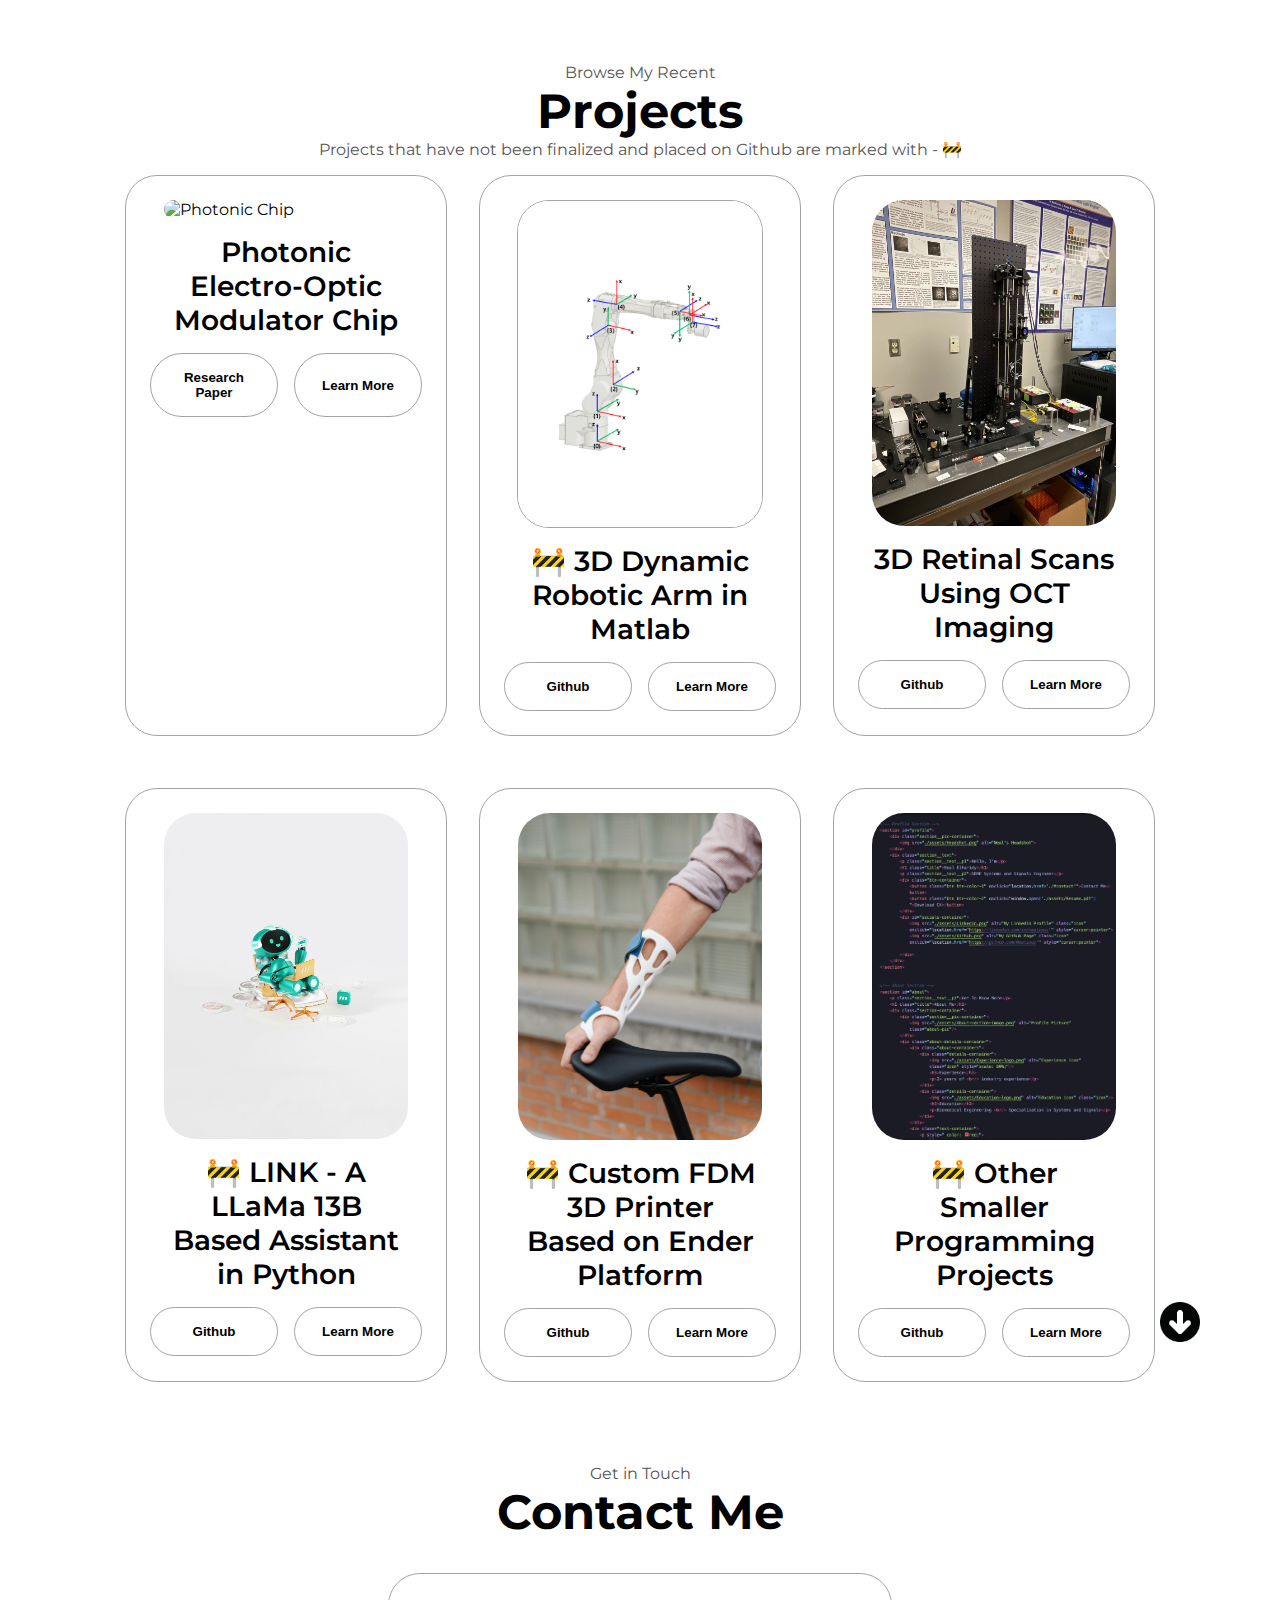
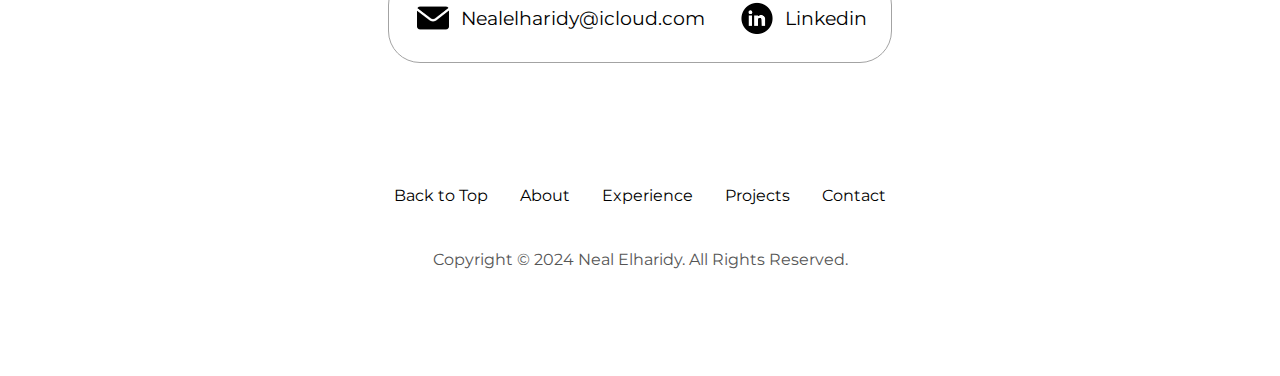
==== commit 86c4445c: "Update index.html" ====
--- a/index.html
+++ b/index.html
@@ -215,7 +215,7 @@
                 <div class="article-container">
                     <img src="./assets/OCT_Device.png" alt="Matlab Robotic Arm" class="project-img" />
                 </div>
-                <h2 class="experience-sub-title project-title">3D Retinal Scans Using OCT imaging</h2>
+                <h2 class="experience-sub-title project-title">3D Retinal Scans Using OCT Imaging</h2>
                 <div class="btn-container">
                     <button class="btn btn-color-2 project-btn" onclick="location.href='https://github.com/Nealious'">Github</button>
                     <button class="btn btn-color-2 project-btn" onclick="location.href='./project_3.html'">Learn More</button>
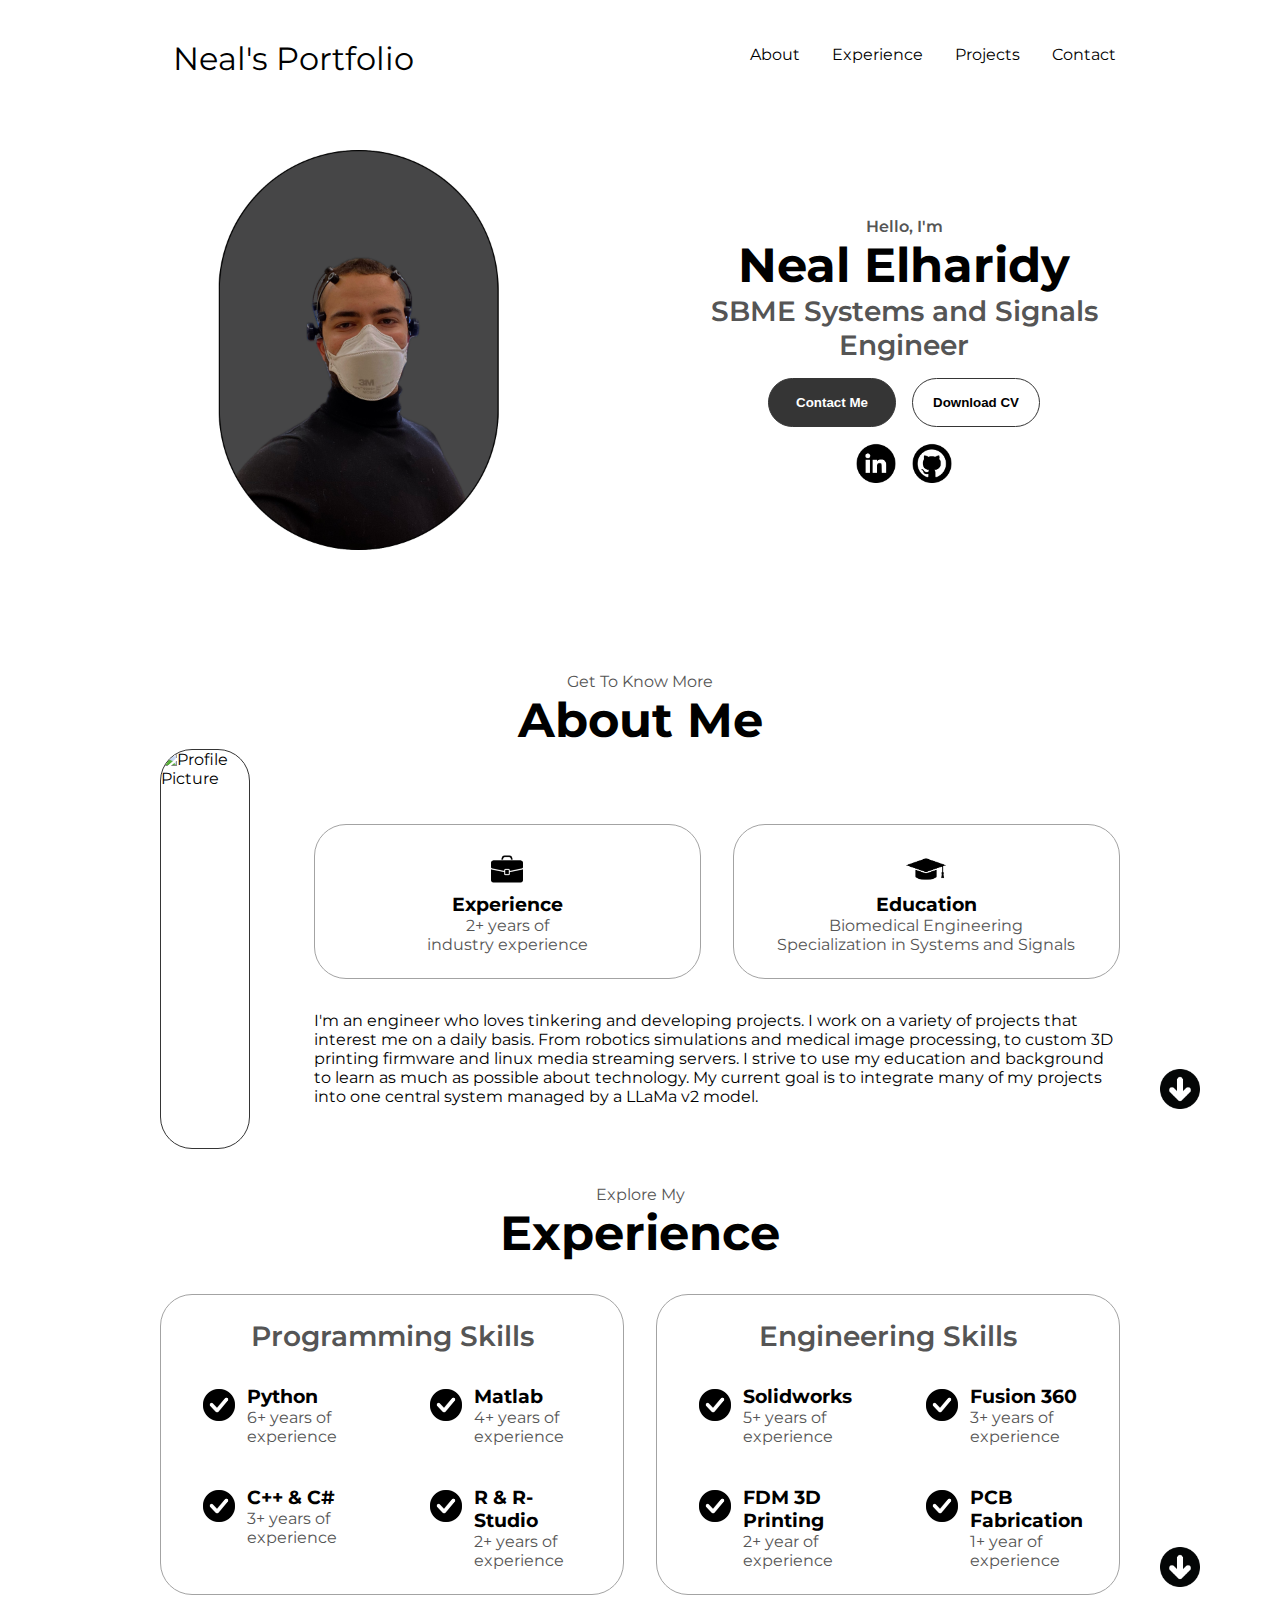
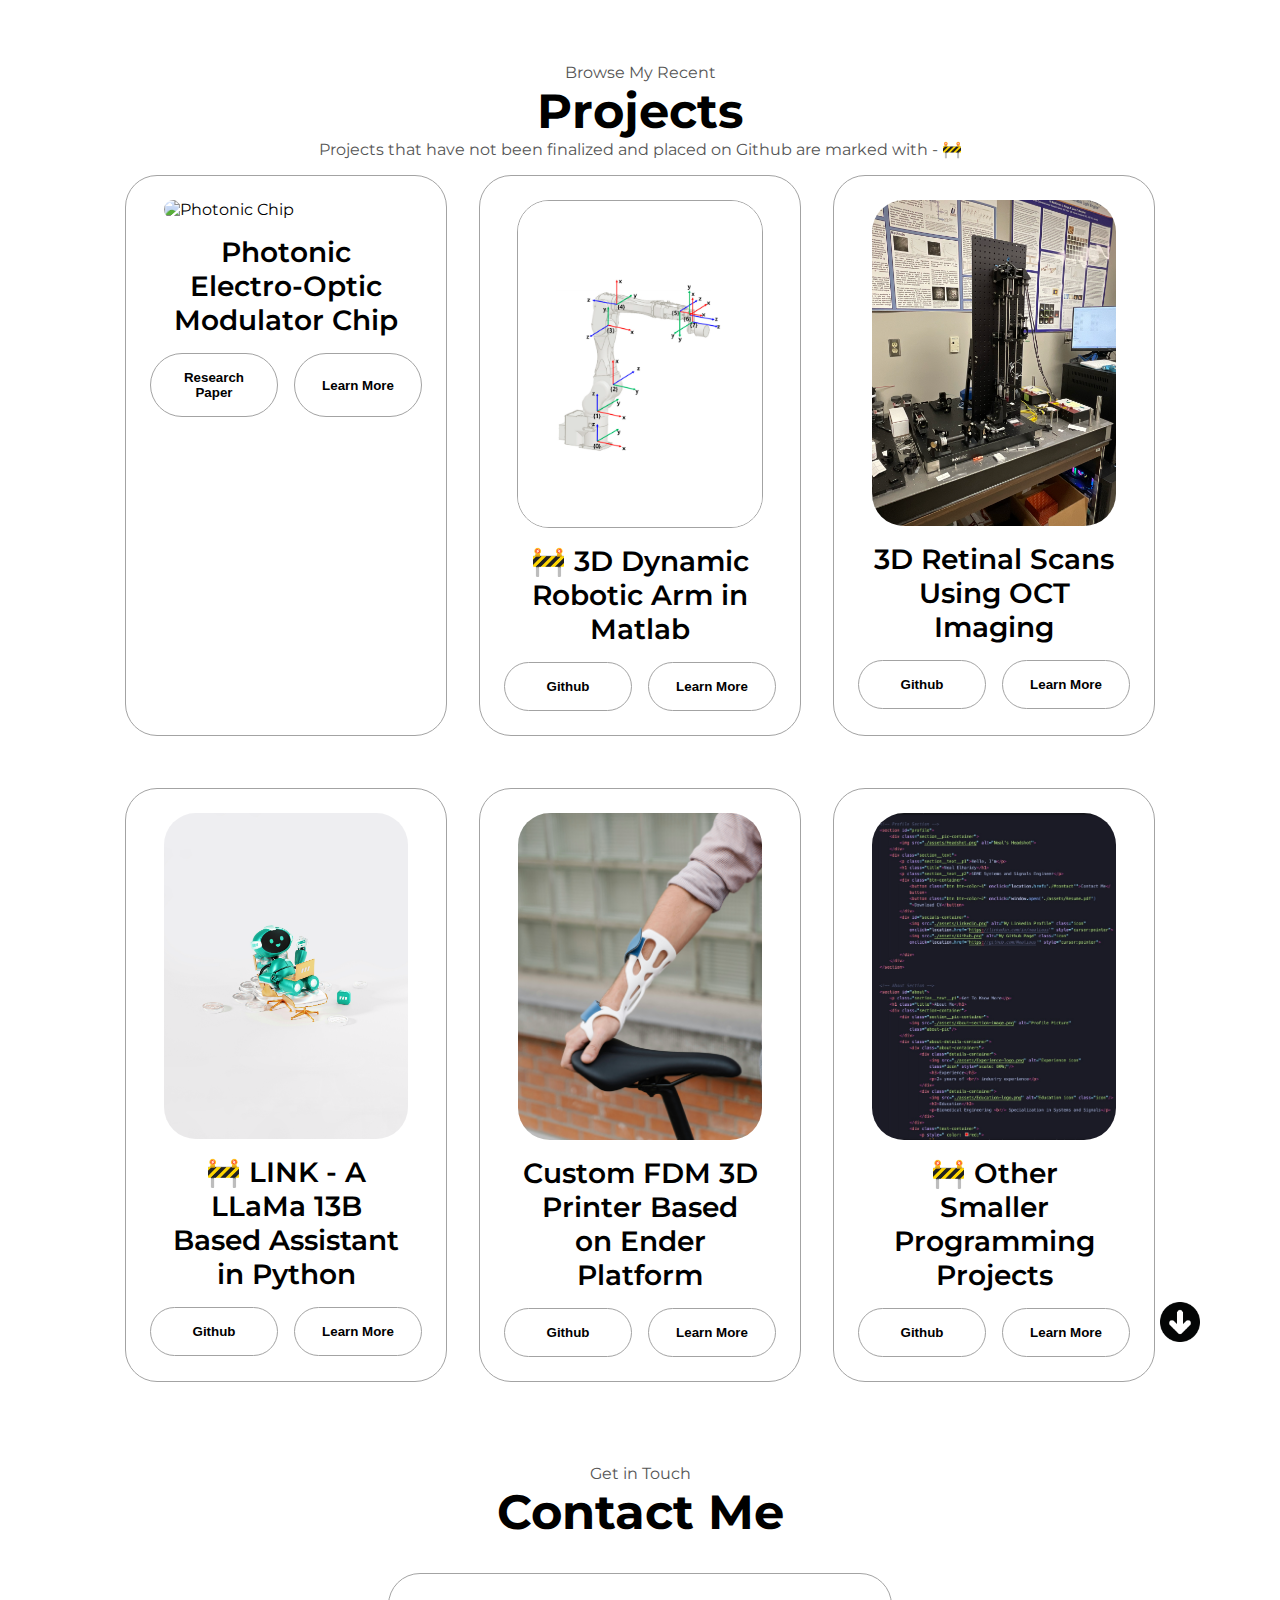
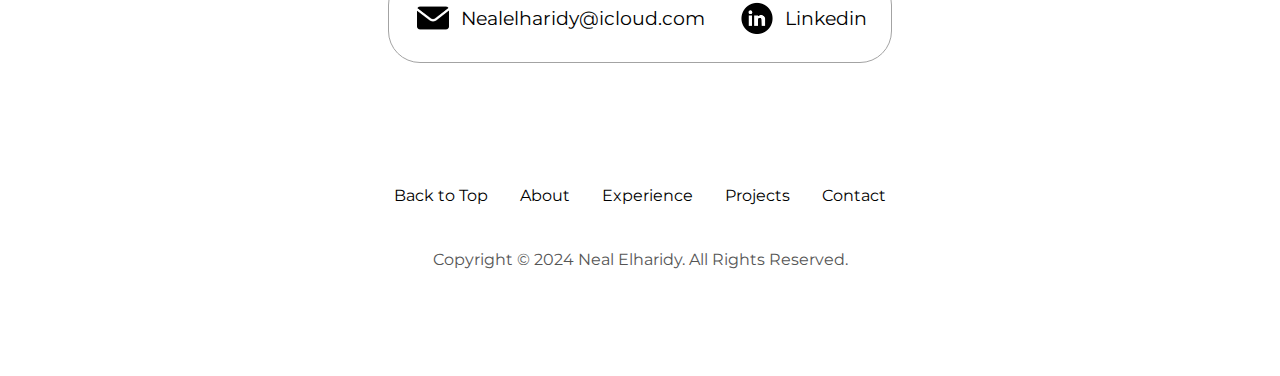
==== commit ea2f9e92: "Update index.html" ====
--- a/index.html
+++ b/index.html
@@ -244,7 +244,7 @@
                 <div class="article-container">
                     <img src="./assets/3d_printing_cast.jpg" alt="3D Printed Cast" class="project-img"/>
                 </div>
-                <h2 class="experience-sub-title project-title">🚧 Custom FDM 3D Printer Based on Ender Platform</h2>
+                <h2 class="experience-sub-title project-title">Custom FDM 3D Printer Based on Ender Platform</h2>
                 <div class="btn-container">
                     <button class="btn btn-color-2 project-btn" onclick="location.href='https://github.com/Nealious/MriSoc-Queen-Edition.git'">Github</button>
                     <button class="btn btn-color-2 project-btn" onclick="location.href='./project_5.html'">Learn More</button>
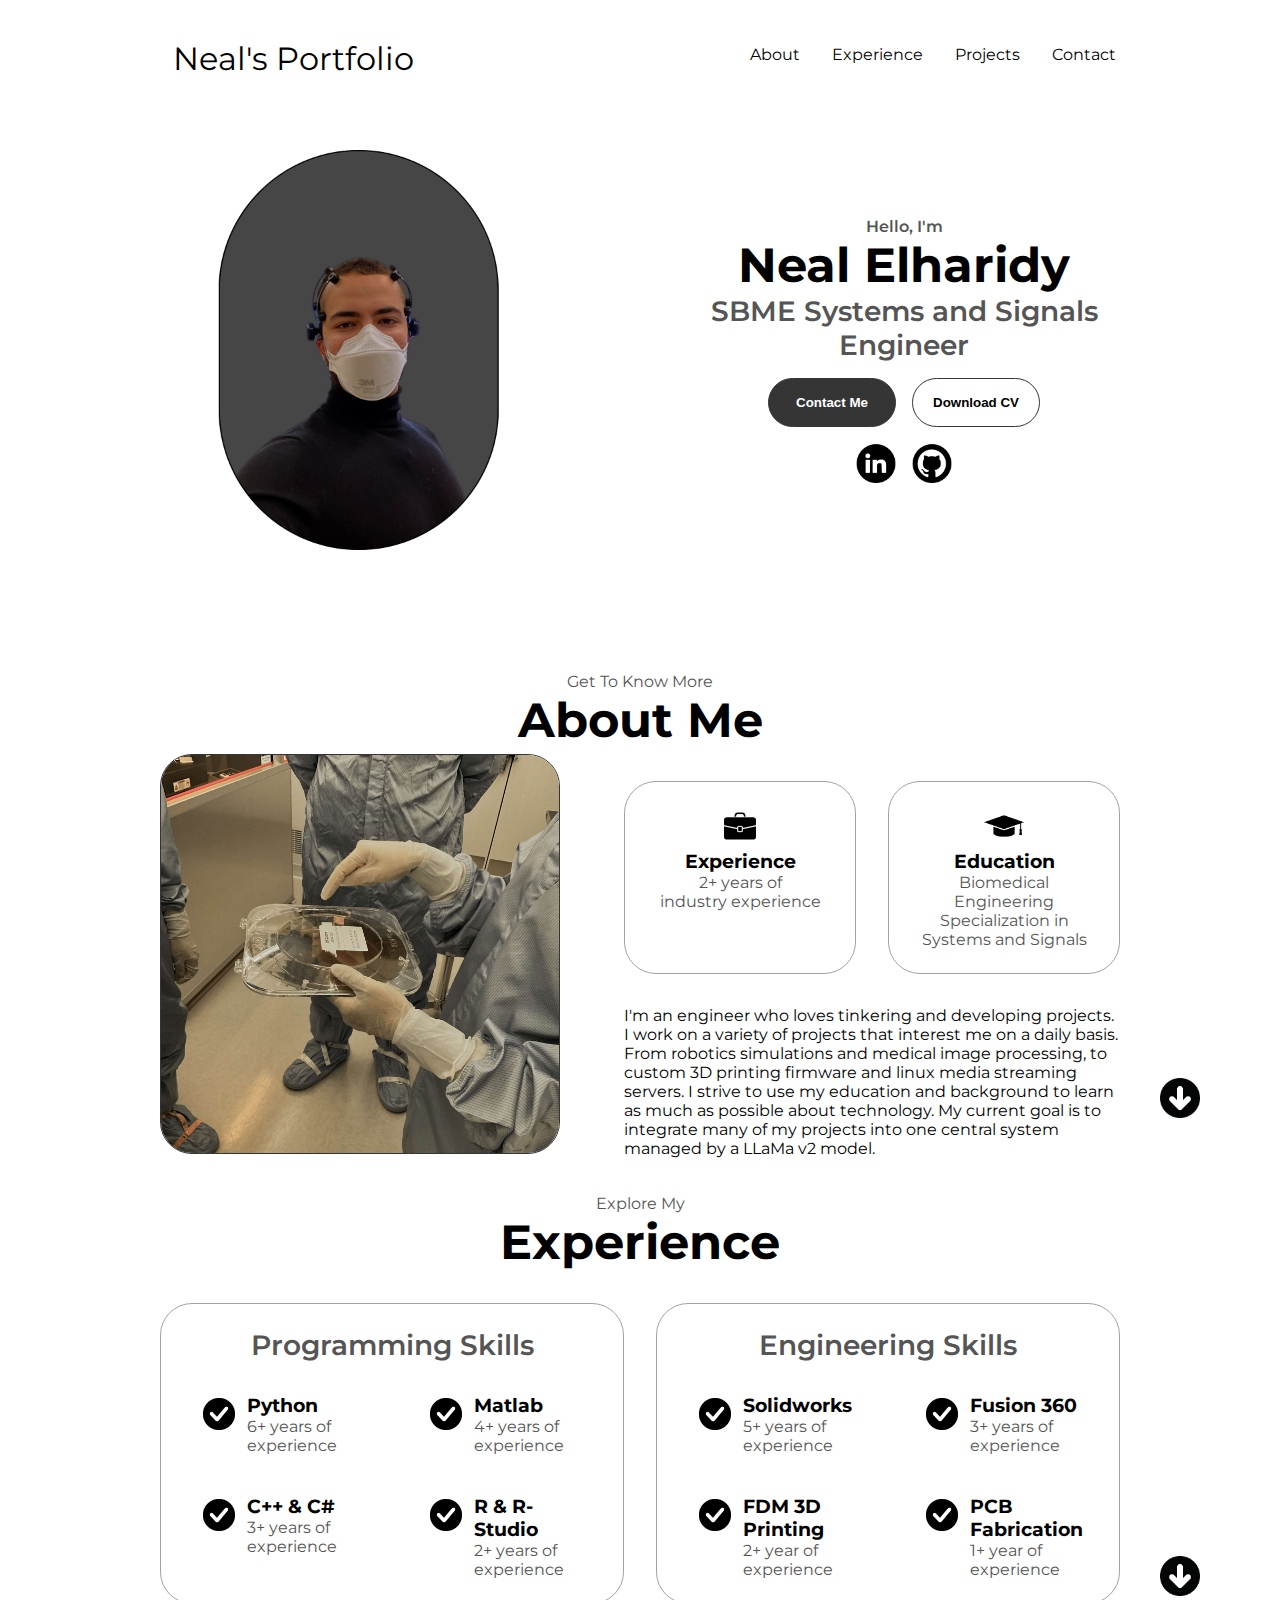
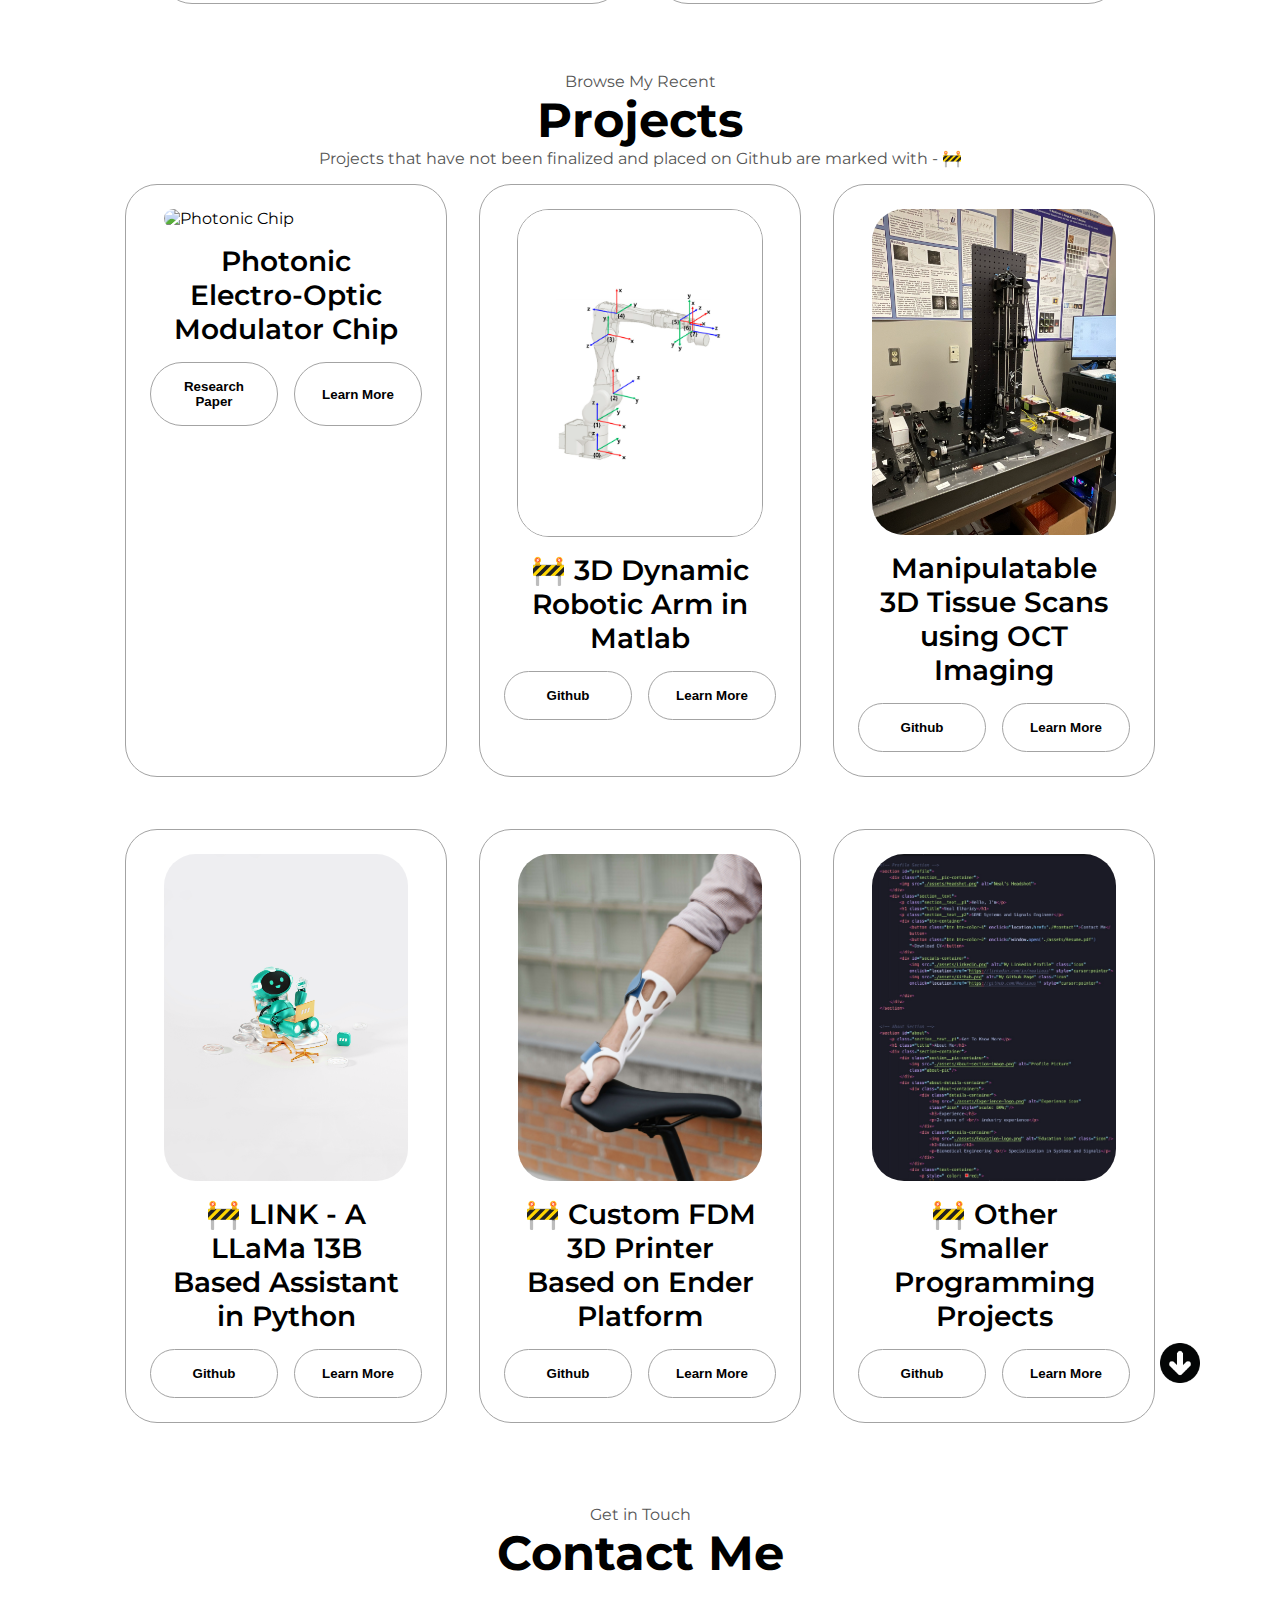
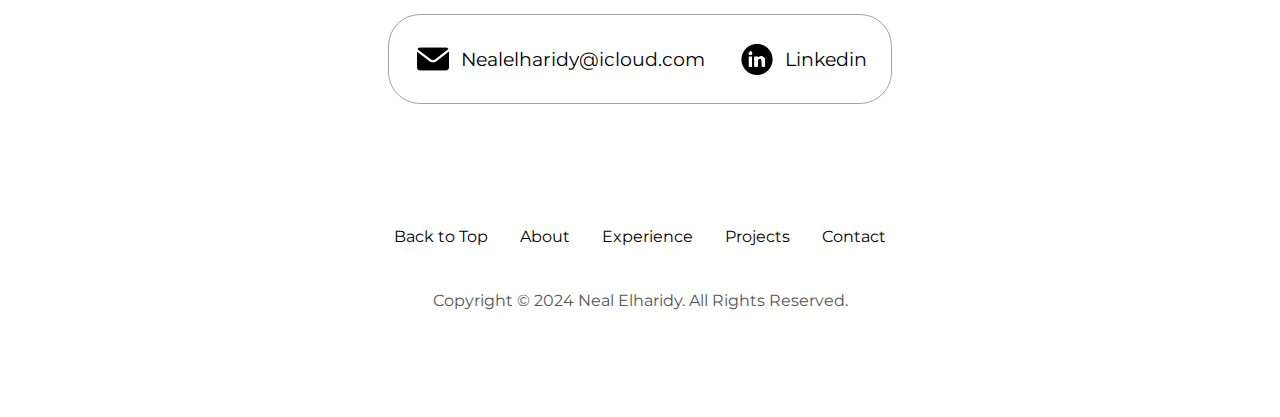
==== commit 7cfe8f89: "Optimized Images" ====
--- a/index.html
+++ b/index.html
@@ -69,7 +69,7 @@
         <h1 class="title">About Me</h1>
         <div class="section-container">
             <div class="section__pic-container">
-                <img src="./assets/About-section-image.png" alt="Profile Picture" class="about-pic"/>
+                <img src="./assets/About-section-image.jpg" alt="Profile Picture" class="about-pic"/>
             </div>
             <div class="about-details-container">
                 <div class="about-containers">
@@ -215,7 +215,7 @@
                 <div class="article-container">
                     <img src="./assets/OCT_Device.png" alt="Matlab Robotic Arm" class="project-img" />
                 </div>
-                <h2 class="experience-sub-title project-title">3D Retinal Scans Using OCT Imaging</h2>
+                <h2 class="experience-sub-title project-title">Manipulatable 3D Tissue Scans using OCT Imaging</h2>
                 <div class="btn-container">
                     <button class="btn btn-color-2 project-btn" onclick="location.href='https://github.com/Nealious'">Github</button>
                     <button class="btn btn-color-2 project-btn" onclick="location.href='./project_3.html'">Learn More</button>
@@ -244,7 +244,7 @@
                 <div class="article-container">
                     <img src="./assets/3d_printing_cast.jpg" alt="3D Printed Cast" class="project-img"/>
                 </div>
-                <h2 class="experience-sub-title project-title">Custom FDM 3D Printer Based on Ender Platform</h2>
+                <h2 class="experience-sub-title project-title">🚧 Custom FDM 3D Printer Based on Ender Platform</h2>
                 <div class="btn-container">
                     <button class="btn btn-color-2 project-btn" onclick="location.href='https://github.com/Nealious/MriSoc-Queen-Edition.git'">Github</button>
                     <button class="btn btn-color-2 project-btn" onclick="location.href='./project_5.html'">Learn More</button>
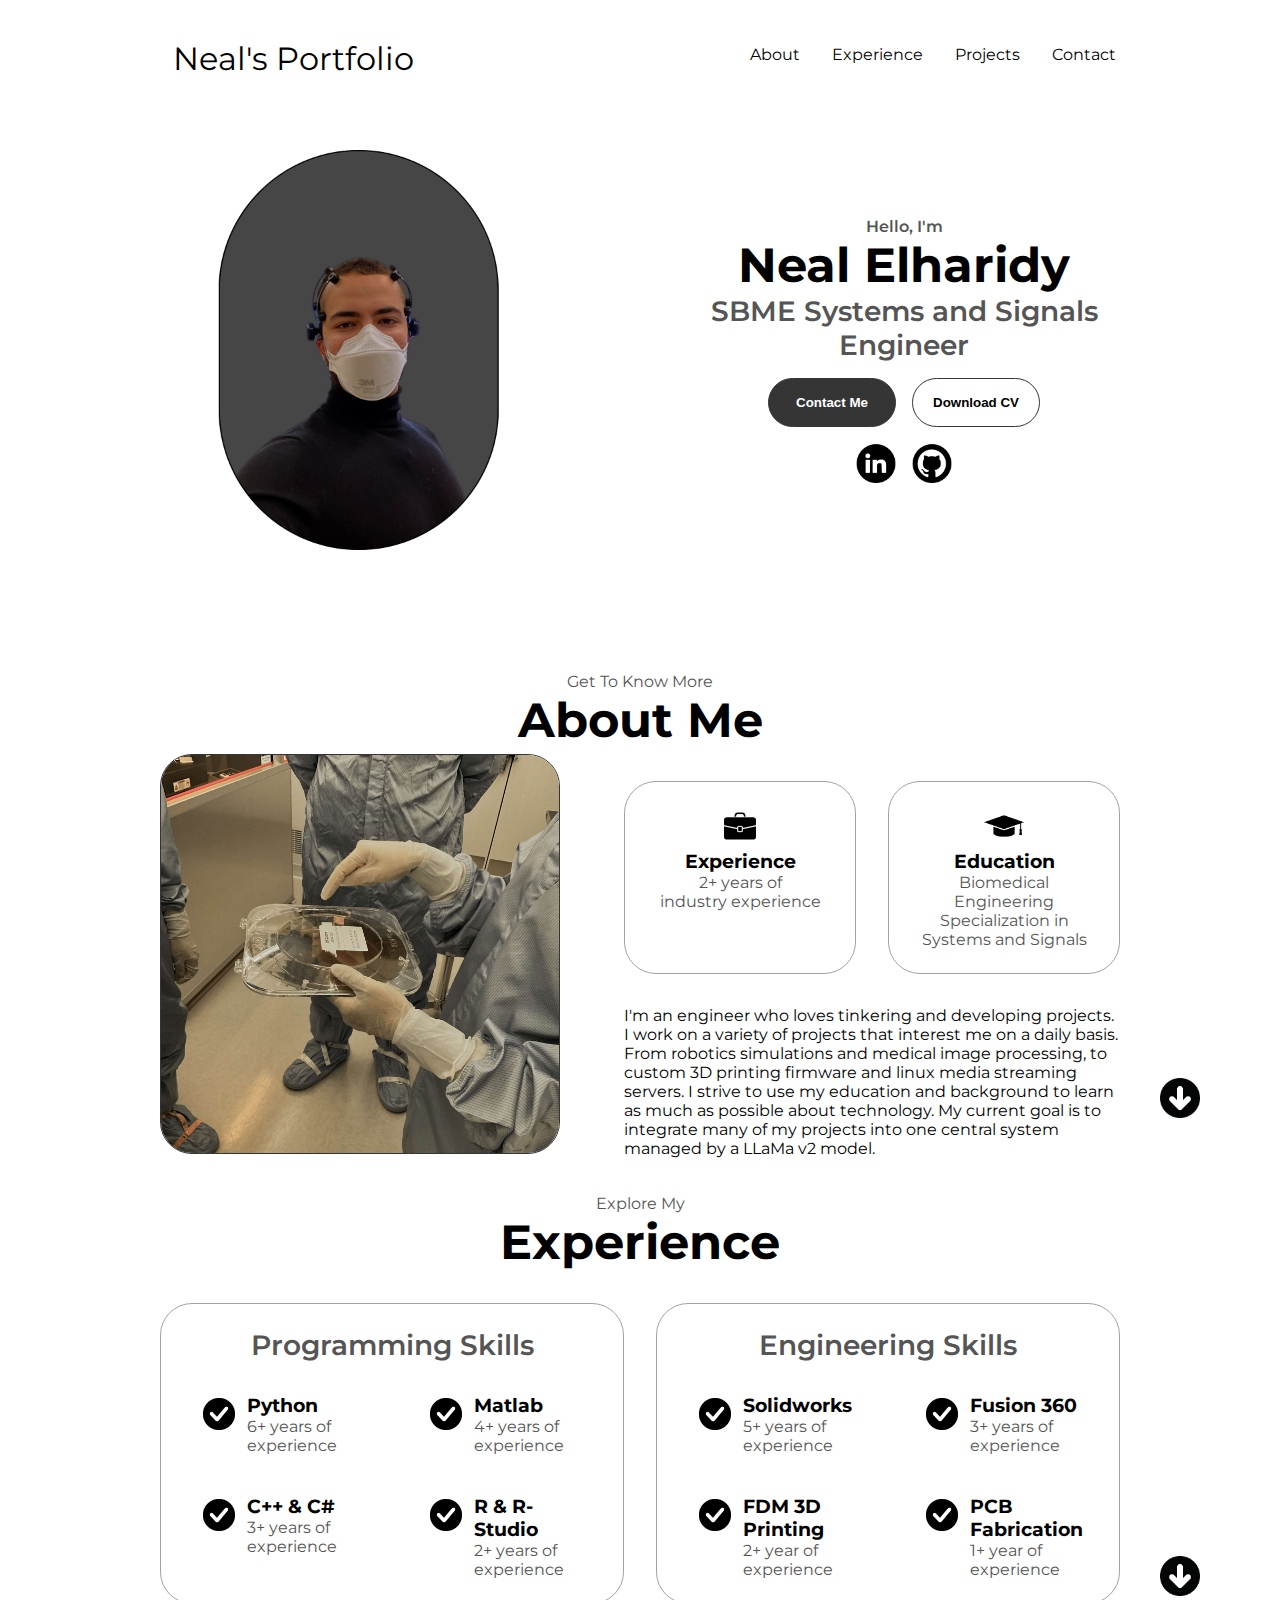
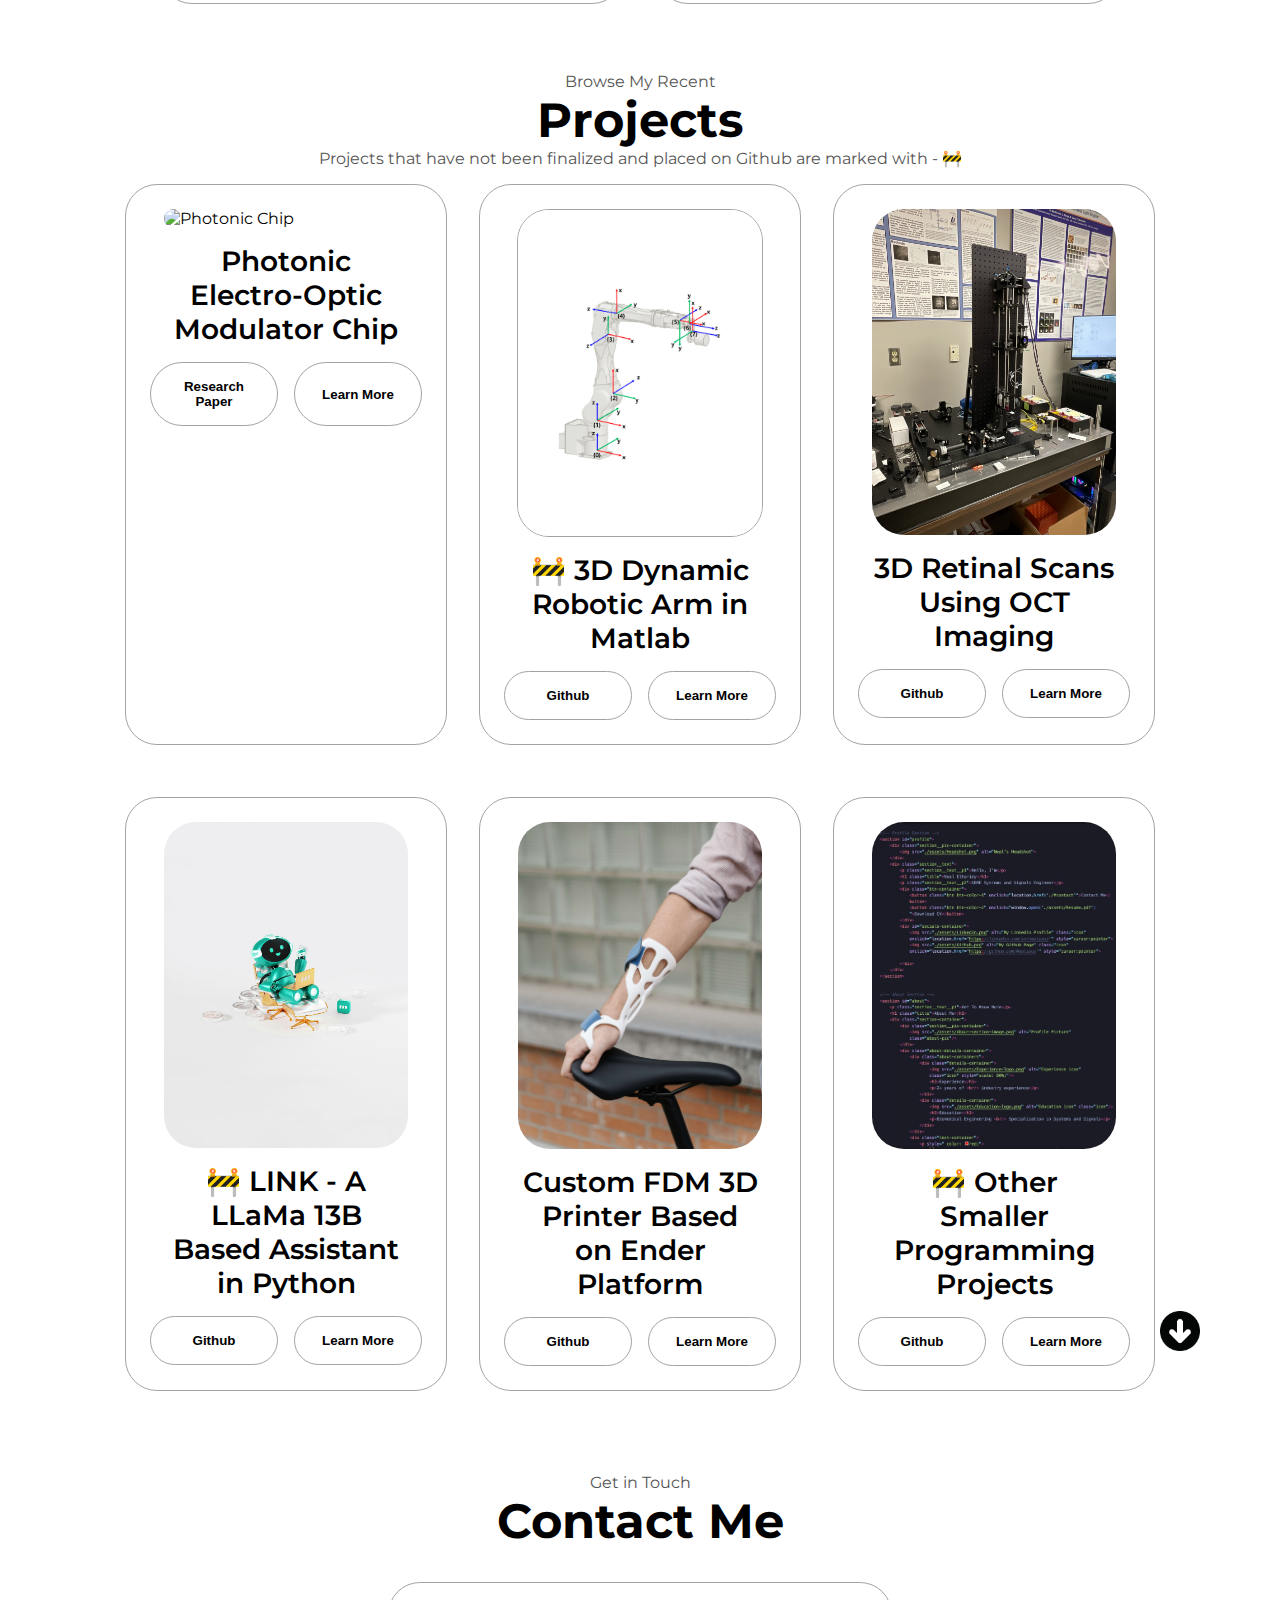
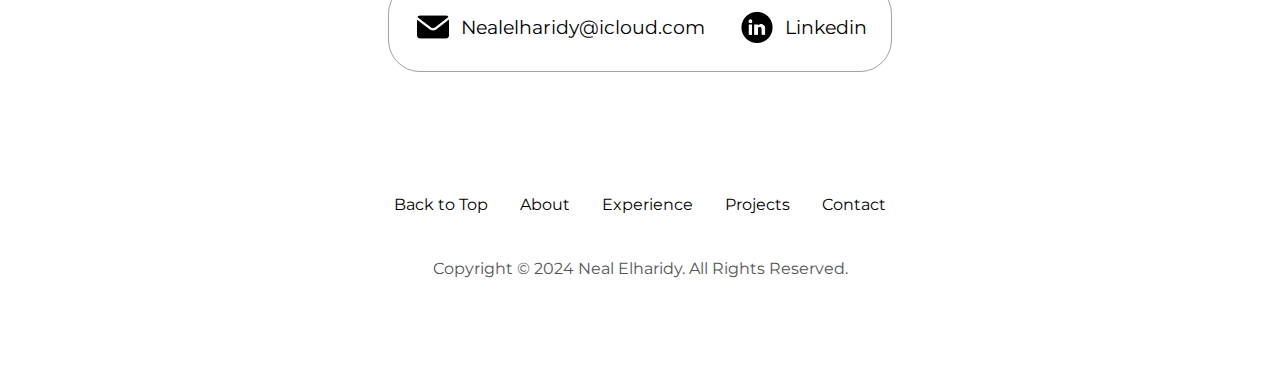
==== commit 528d326d: "Merge pull request #21 from Nealious/Dev" ====
--- a/index.html
+++ b/index.html
@@ -215,7 +215,7 @@
                 <div class="article-container">
                     <img src="./assets/OCT_Device.png" alt="Matlab Robotic Arm" class="project-img" />
                 </div>
-                <h2 class="experience-sub-title project-title">Manipulatable 3D Tissue Scans using OCT Imaging</h2>
+                <h2 class="experience-sub-title project-title">3D Retinal Scans Using OCT Imaging</h2>
                 <div class="btn-container">
                     <button class="btn btn-color-2 project-btn" onclick="location.href='https://github.com/Nealious'">Github</button>
                     <button class="btn btn-color-2 project-btn" onclick="location.href='./project_3.html'">Learn More</button>
@@ -244,7 +244,7 @@
                 <div class="article-container">
                     <img src="./assets/3d_printing_cast.jpg" alt="3D Printed Cast" class="project-img"/>
                 </div>
-                <h2 class="experience-sub-title project-title">🚧 Custom FDM 3D Printer Based on Ender Platform</h2>
+                <h2 class="experience-sub-title project-title">Custom FDM 3D Printer Based on Ender Platform</h2>
                 <div class="btn-container">
                     <button class="btn btn-color-2 project-btn" onclick="location.href='https://github.com/Nealious/MriSoc-Queen-Edition.git'">Github</button>
                     <button class="btn btn-color-2 project-btn" onclick="location.href='./project_5.html'">Learn More</button>
